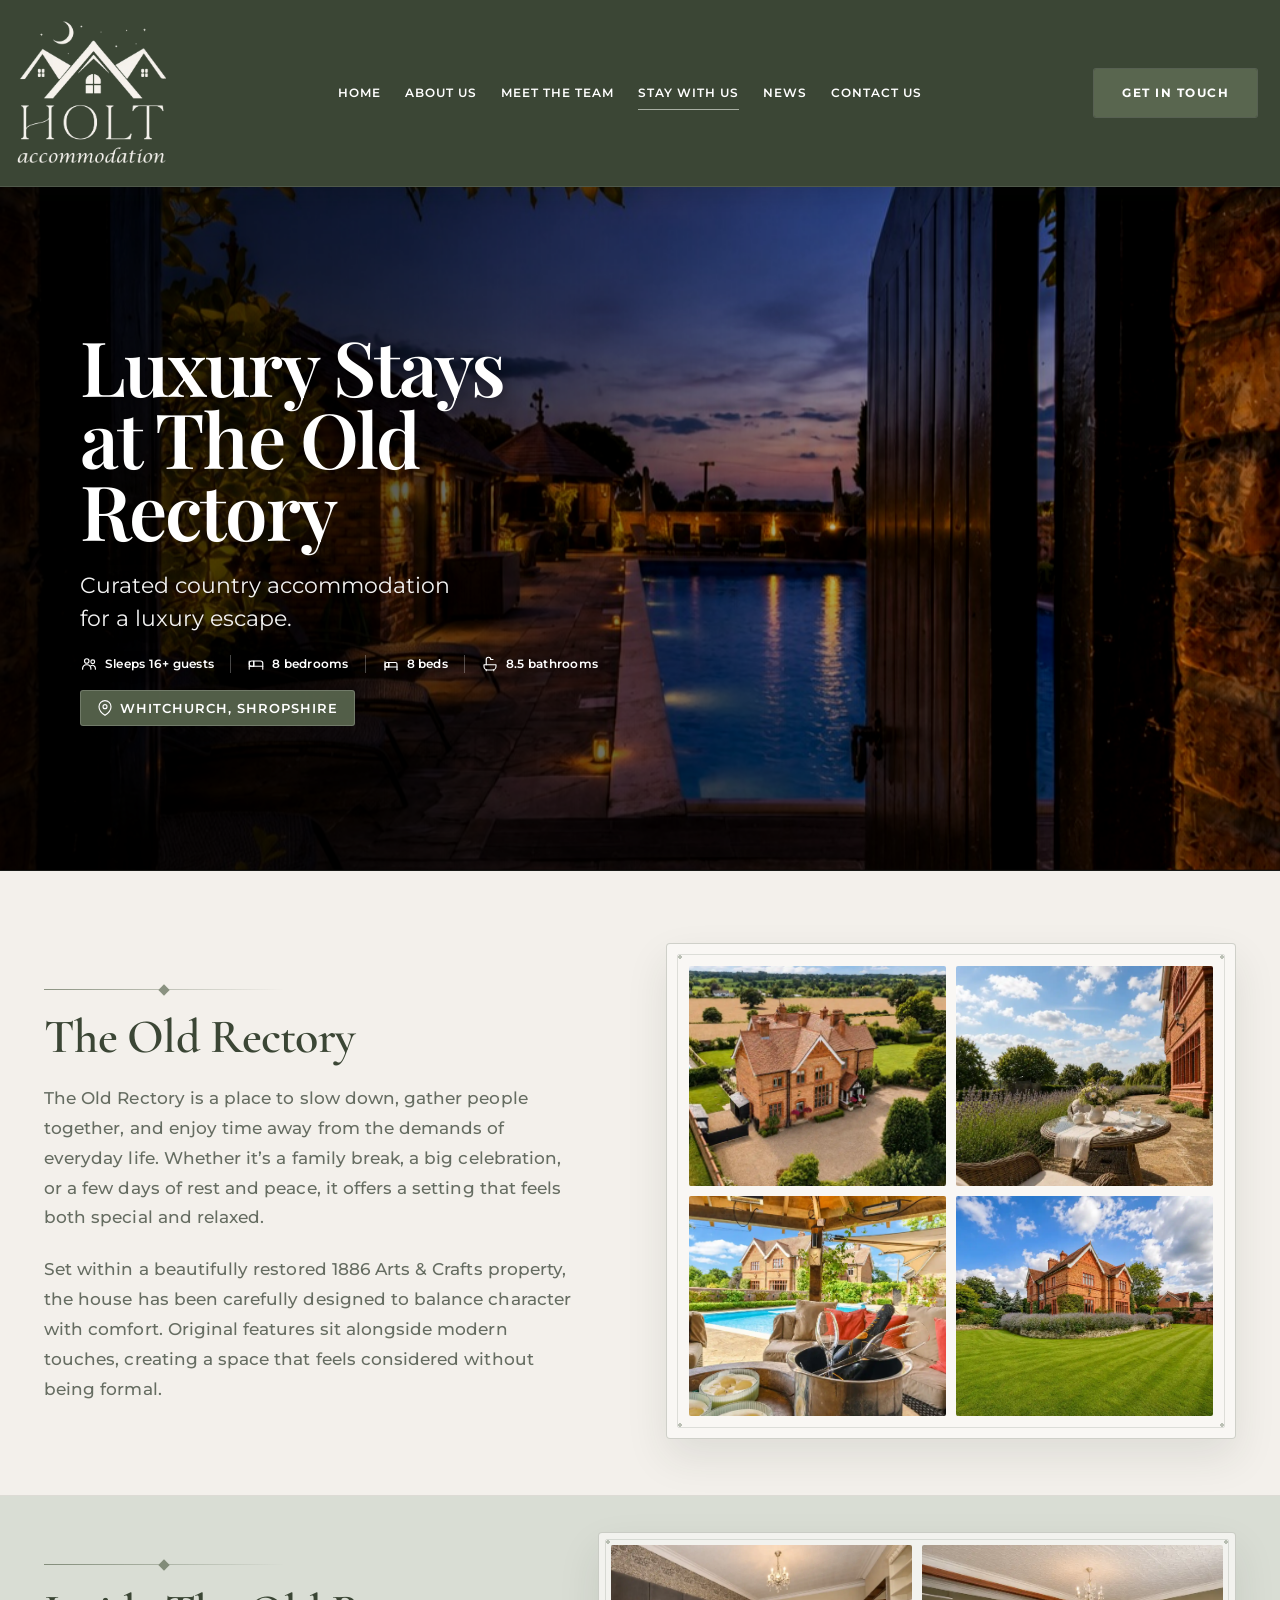
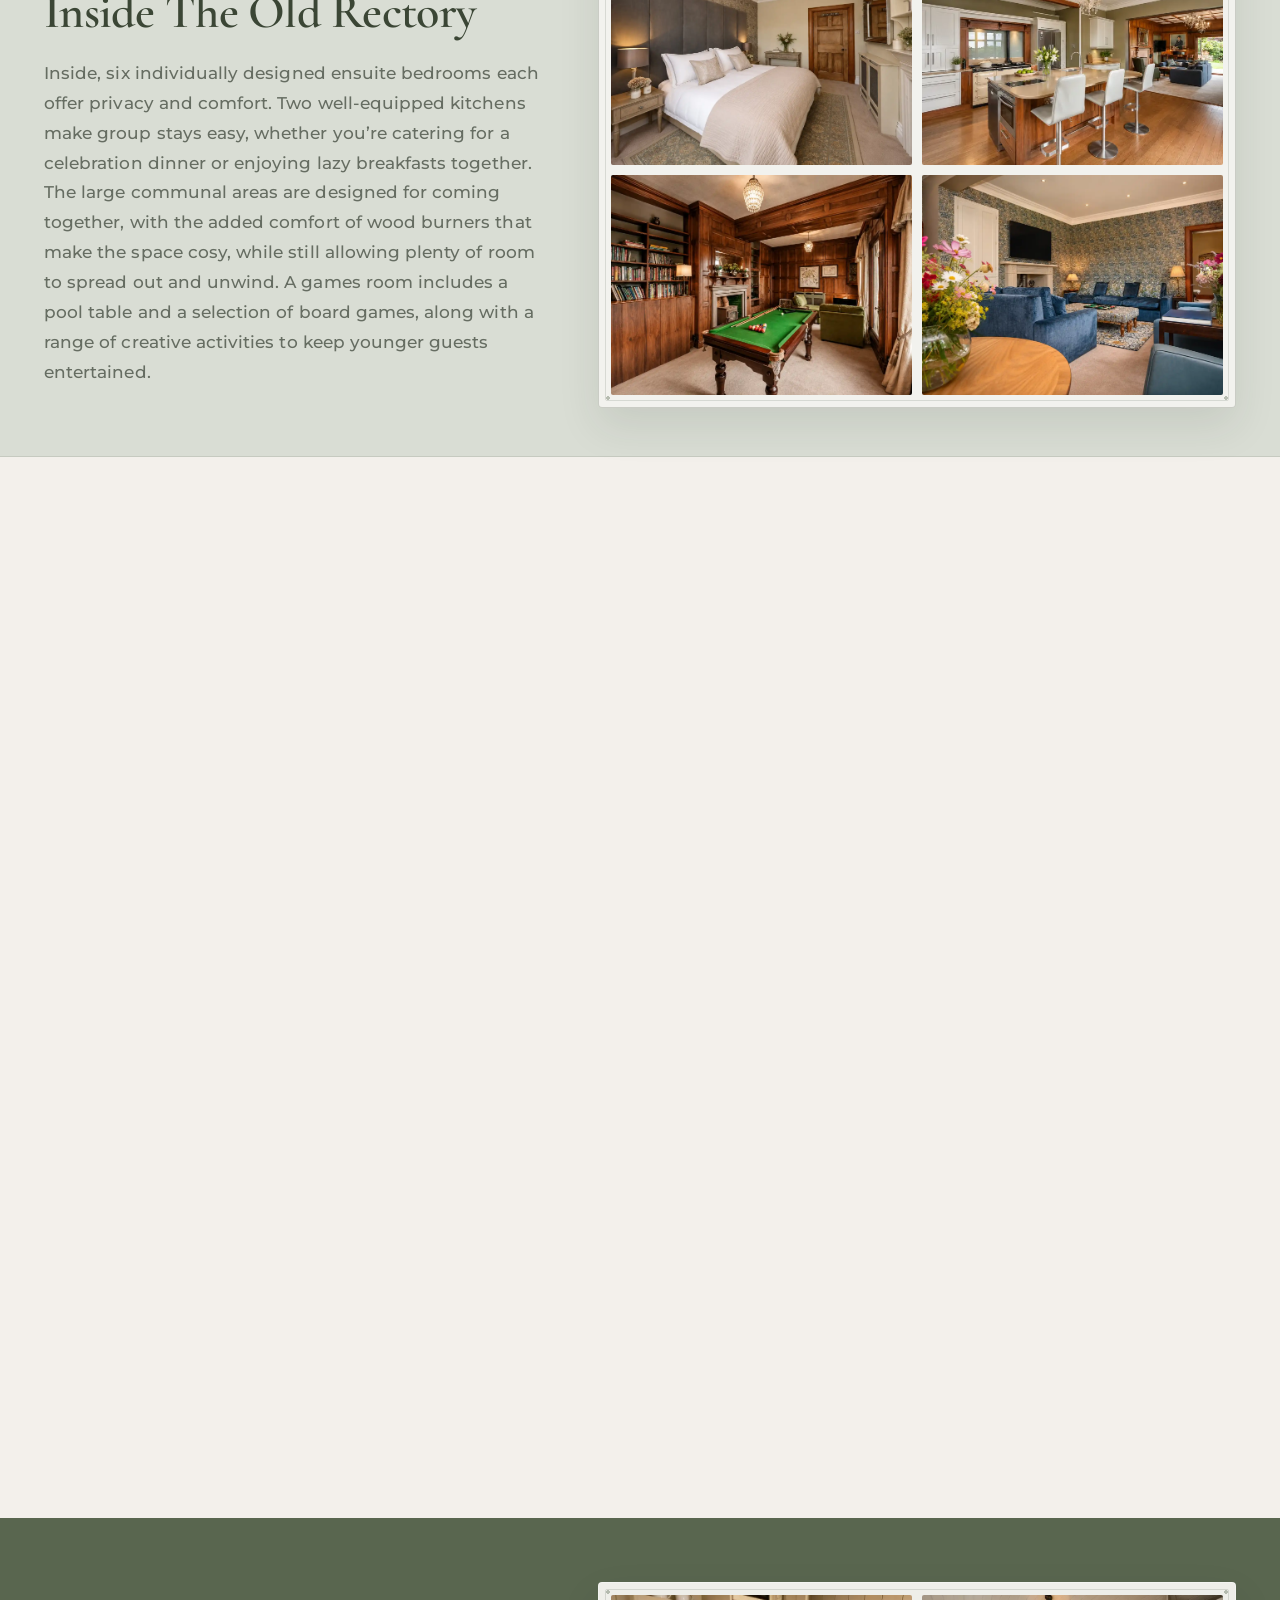
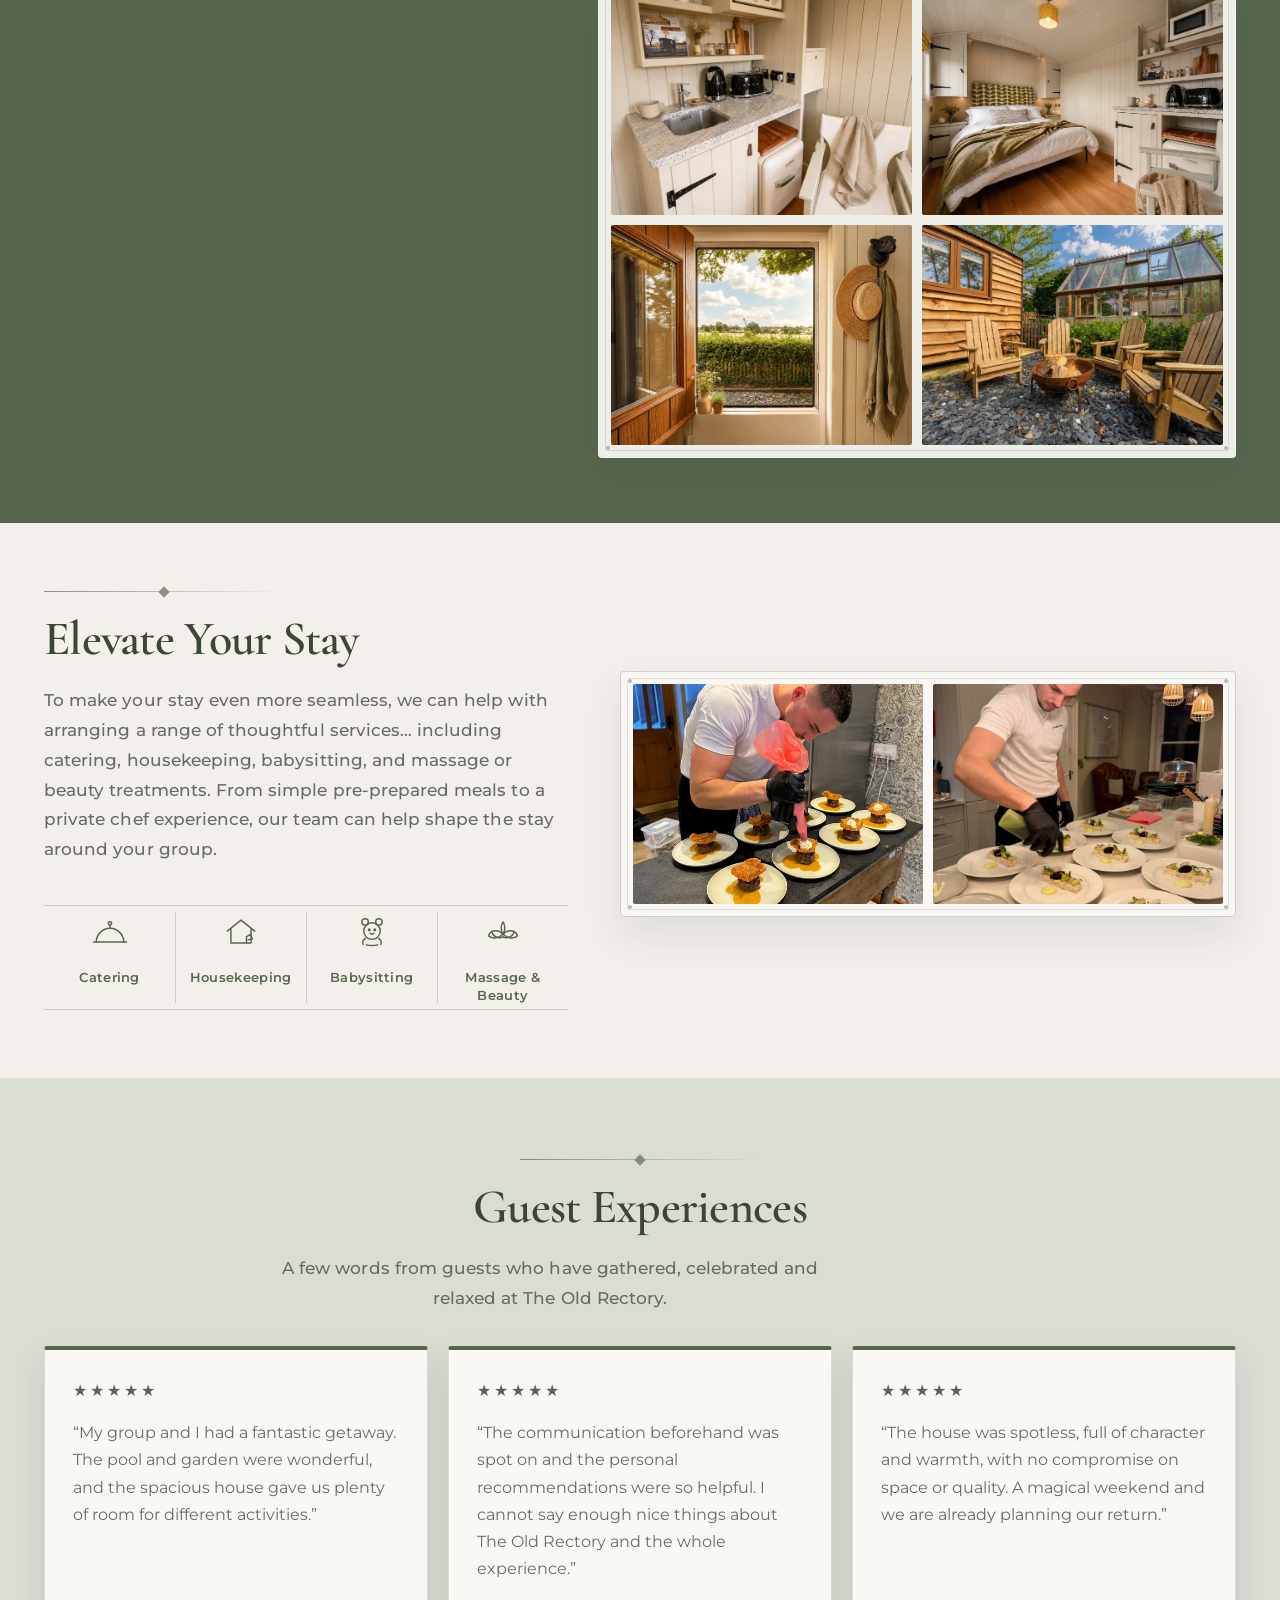
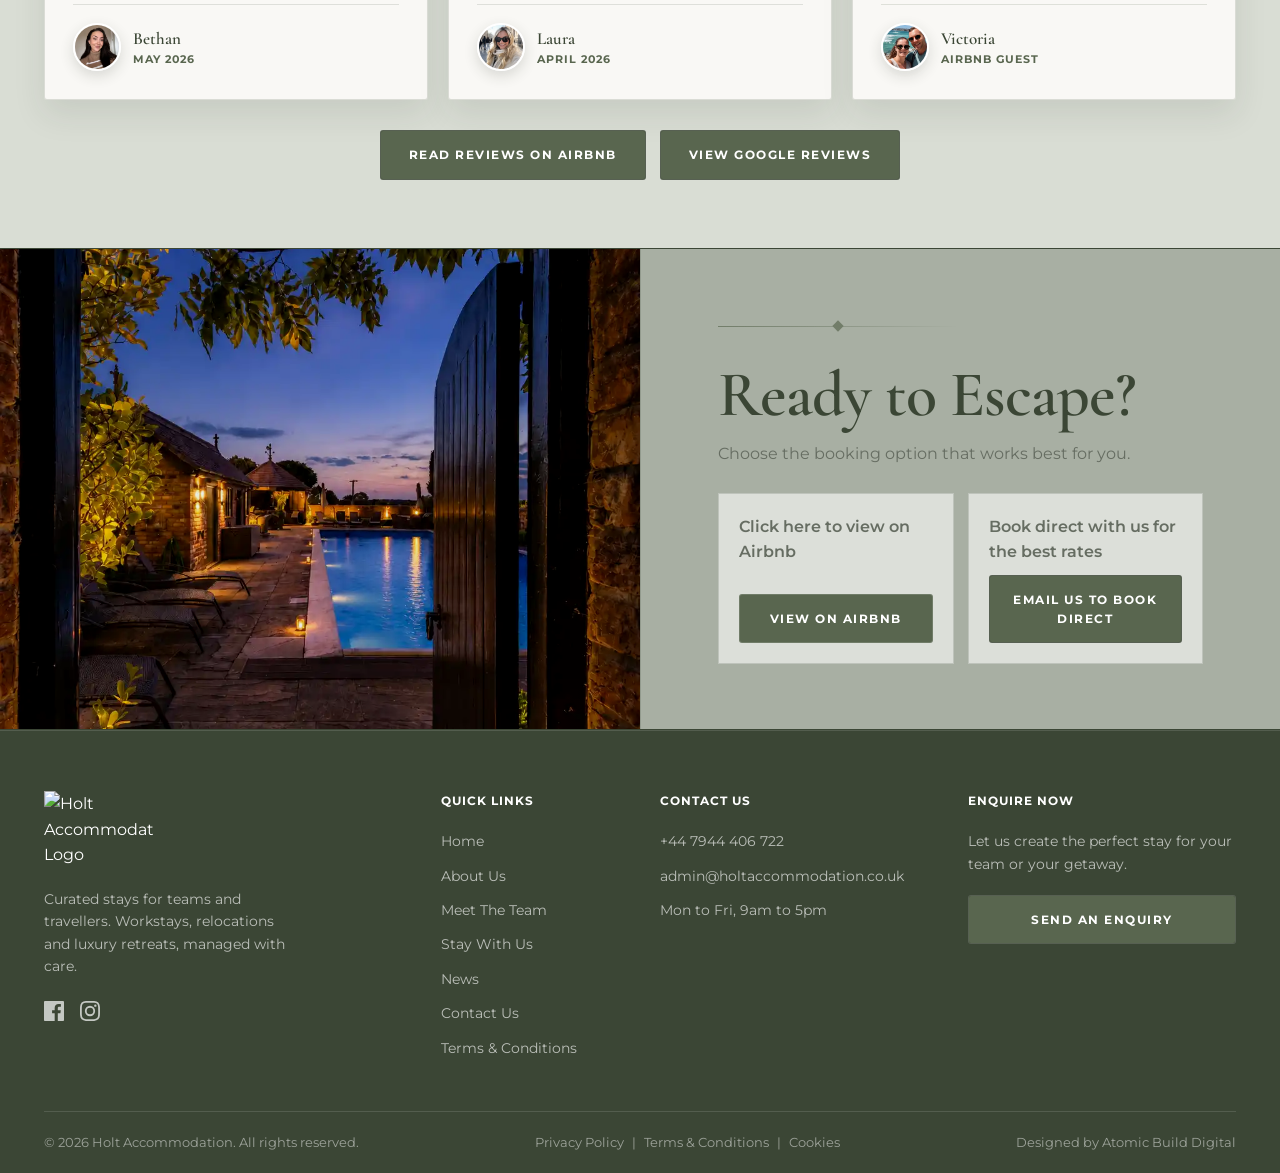
==== luxury-retreat.html @ 55a30c3c "Add files via upload" ====
<!DOCTYPE html>
<html lang="en">
<head>
    <meta charset="UTF-8">
    <meta name="viewport" content="width=device-width, initial-scale=1.0">
    <meta name="theme-color" content="#3b4635">
    <title>The Old Rectory | Holt Accommodation</title>
    <link rel="preconnect" href="https://fonts.googleapis.com">
    <link rel="preconnect" href="https://fonts.gstatic.com" crossorigin>
    <link href="https://fonts.googleapis.com/css2?family=Cormorant+Garamond:ital,wght@0,500;0,600;0,700;1,500;1,600&family=Montserrat:wght@400;500;600;700&family=Playfair+Display:ital,wght@0,500;0,600;0,700;1,500;1,600&display=swap" rel="stylesheet">
    <link rel="preload" as="image" href="assets/images/End%20Image%20V1.webp" type="image/webp" fetchpriority="high">
    <link rel="stylesheet" href="styles.css">
</head>
<body class="luxury-retreat-page rectory-reference-theme">

    <header id="header" class="header staywithus-header">
        <div class="container header-container">
            <a href="index.html" class="logo">
                <img src="assets/images/logov1.webp" alt="Holt Accommodation Logo">
            </a>

            <nav class="nav-menu" id="navMenu">
                <ul class="nav-list">
                    <li><a href="index.html" class="nav-link">Home</a></li>
                    <li><a href="aboutus.html" class="nav-link">About Us</a></li>
                    <li><a href="meettheteam.html" class="nav-link">Meet The Team</a></li>
                    <li class="nav-item-dropdown">
                        <a href="staywithus.html" class="nav-link active" aria-haspopup="true" aria-expanded="false">Stay With Us</a>
                        <ul class="nav-dropdown">
                            <li><a href="corporatestays.html" class="nav-dropdown-link">Corporate Stays</a></li>
                            <li><a href="home4home.html" class="nav-dropdown-link">Home From Home</a></li>
                            <li><a href="luxury-retreat.html" class="nav-dropdown-link">The Old Rectory</a></li>
                        </ul>
                    </li>
                    <li><a href="news.html" class="nav-link">News</a></li>
                    <li><a href="contactus.html" class="nav-link">Contact Us</a></li>
                </ul>
                <a href="contactus.html" class="btn btn-olive mobile-enquire btn-pan-hover"><span>Get In Touch</span></a>
            </nav>

            <div class="header-right">
                <a href="contactus.html" class="btn btn-olive desktop-enquire btn-pan-hover"><span>Get In Touch</span></a>
                <button class="hamburger staywithus-hamburger" id="hamburger" aria-label="Toggle Menu" aria-expanded="false" aria-controls="navMenu">
                    <span></span>
                    <span></span>
                    <span></span>
                </button>
            </div>
        </div>
    </header>

    <main>

        <!-- ============================================================
             HERO
             ============================================================ -->
        <section class="oldrectory-hero">
            <div class="oldrectory-hero-bg-wrapper">
                <img
                    src="assets/images/endimage.jpeg"
                    onerror="if (!this.dataset.filenameRetry) { this.dataset.filenameRetry='true'; this.src='assets/images/End%20Image%20v1.webp'; } else { this.onerror=null; this.src='assets/images/GCG-15.jpg'; }"
                    alt="Aerial view of The Old Rectory luxury countryside property"
                    class="oldrectory-hero-bg"
                    loading="eager"
                    fetchpriority="high"
                    decoding="async">
            </div>
            <div class="oldrectory-hero-overlay"></div>

            <div class="container oldrectory-hero-container">
                <div class="oldrectory-hero-content fade-in">
                    <h1 class="oldrectory-hero-title">Luxury Stays<br>at The Old Rectory</h1>
                    <p class="oldrectory-hero-sub">Curated country accommodation<br>for a luxury escape.</p>

                    <div class="oldrectory-hero-facts" aria-label="Property details">
                        <span class="oldrectory-hero-fact">
                            <svg viewBox="0 0 24 24" aria-hidden="true"><circle cx="9" cy="8" r="3"></circle><circle cx="17" cy="9" r="2.5"></circle><path d="M3.5 19v-1.2A4.8 4.8 0 0 1 8.3 13h1.4a4.8 4.8 0 0 1 4.8 4.8V19"></path><path d="M14.5 14.2a4 4 0 0 1 6 3.5V19"></path></svg>
                            <span>Sleeps 16+ guests</span>
                        </span>
                        <span class="oldrectory-hero-fact">
                            <svg viewBox="0 0 24 24" aria-hidden="true"><path d="M3 19V8"></path><path d="M21 19V11a3 3 0 0 0-3-3H9v7"></path><path d="M3 15h18"></path><path d="M6 8h3v7H6a3 3 0 0 1-3-3v-1a3 3 0 0 1 3-3Z"></path></svg>
                            <span>8 bedrooms</span>
                        </span>
                        <span class="oldrectory-hero-fact">
                            <svg viewBox="0 0 24 24" aria-hidden="true"><path d="M4 19V9"></path><path d="M20 19v-7a2 2 0 0 0-2-2H9v6"></path><path d="M4 16h16"></path><path d="M7 10h2v6H7a3 3 0 0 1-3-3 3 3 0 0 1 3-3Z"></path><path d="M4 19v1M20 19v1"></path></svg>
                            <span>8 beds</span>
                        </span>
                        <span class="oldrectory-hero-fact">
                            <svg viewBox="0 0 24 24" aria-hidden="true"><path d="M4 13h16v2a5 5 0 0 1-5 5H9a5 5 0 0 1-5-5v-2Z"></path><path d="M7 13V6a3 3 0 0 1 6 0"></path><path d="M13 6h3"></path><path d="M7 20v1M17 20v1"></path></svg>
                            <span>8.5 bathrooms</span>
                        </span>
                    </div>

                    <a class="oldrectory-hero-location" href="https://share.google/iO5EPTiJwtNE2rDHw" target="_blank" rel="noopener noreferrer" aria-label="Open The Old Rectory location in Google Maps">
                        <svg viewBox="0 0 24 24" width="16" height="16" fill="none" stroke="currentColor" stroke-width="1.7" stroke-linecap="round" stroke-linejoin="round" aria-hidden="true"><path d="M21 10c0 7-9 13-9 13s-9-6-9-13a9 9 0 0 1 18 0z"></path><circle cx="12" cy="10" r="3"></circle></svg>
                        <span>Whitchurch, Shropshire</span>
                    </a>
                </div>
            </div>
        </section>

        <!-- ============================================================
             INTRO
             ============================================================ -->
        <section class="oldrectory-intro">
            <div class="container oldrectory-intro-grid">

                <!-- LEFT: editorial text -->
                <div class="oldrectory-intro-text js-reveal stagger-1">
                    
                    <span class="oldrectory-rule" aria-hidden="true"></span>

                    <h2 class="oldrectory-heading">The Old Rectory</h2>

                    <p class="oldrectory-paragraph">The Old Rectory is a place to slow down, gather people together, and enjoy time away from the demands of everyday life. Whether it&rsquo;s a family break, a big celebration, or a few days of rest and peace, it offers a setting that feels both special and relaxed.</p>

                    <p class="oldrectory-paragraph">Set within a beautifully restored 1886 Arts &amp; Crafts property, the house has been carefully designed to balance character with comfort. Original features sit alongside modern touches, creating a space that feels considered without being formal.</p>
                </div>

                <!-- RIGHT: framed image slider -->
                <div class="oldrectory-intro-media js-reveal stagger-2">
                    <div class="oldrectory-frame">
                        <div class="oldrectory-gallery">
                            <!-- Replace these three image paths with the final Old Rectory images when ready. -->
                            <img
                                src="assets/images/Old.webp"
                                onerror="this.onerror=null;this.src='assets/images/GCG-15.jpg';"
                                alt="The Old Rectory exterior and grounds"
                                class="oldrectory-gallery-slide is-active">
                            <img
                                src="assets/images/Oldv2.webp"
                                onerror="this.onerror=null;this.src='assets/images/GCG-36.jpg';"
                                alt="The Old Rectory gardens and pool"
                                class="oldrectory-gallery-slide">
                            <img
                                src="assets/images/Oldv3.webp"
                                onerror="this.onerror=null;this.src='assets/images/GCG-7.jpg';"
                                alt="The Old Rectory interior detail"
                                class="oldrectory-gallery-slide">
                            <img
                                src="assets/images/Outside Ole Rec V1.webp"
                                onerror="this.onerror=null;this.src='assets/images/old-rectory.jpeg';"
                                alt="Portrait view of The Old Rectory"
                                class="oldrectory-gallery-slide">
                        </div>
                    </div>
                </div>

            </div>
        </section>



        <!-- ============================================================
             GUEST EXPERIENCES
             ============================================================ -->
        

        <!-- ============================================================
             INSIDE OLD RECTORY
             (sits below Guest Experiences with a modest breathing gap)
             ============================================================ -->
        <section class="oldrectory-inside js-reveal" aria-labelledby="oldrectory-inside-title">
            <div class="container oldrectory-inside-grid">

                <!-- LEFT: editorial text -->
                <div class="oldrectory-inside-content js-reveal stagger-1">
                    <span class="oldrectory-rule" aria-hidden="true"></span>
                    <h2 id="oldrectory-inside-title" class="oldrectory-heading">Inside The Old Rectory</h2>
                    <p class="oldrectory-paragraph">Inside, six individually designed ensuite bedrooms each offer privacy and comfort. Two well-equipped kitchens make group stays easy, whether you&rsquo;re catering for a celebration dinner or enjoying lazy breakfasts together. The large communal areas are designed for coming together, with the added comfort of wood burners that make the space cosy, while still allowing plenty of room to spread out and unwind. A games room includes a pool table and a selection of board games, along with a range of creative activities to keep younger guests entertained.</p>
                </div>

                <!-- RIGHT: framed rotating image gallery -->
                <div class="oldrectory-inside-media js-reveal stagger-2">
                    <div class="oldrectory-frame">
                        <div class="oldrectory-inside-gallery">
                            <!-- ============================================================
                                 REPLACEMENT PLACEHOLDERS
                                 Replace these four image paths with the final Inside Old
                                 Rectory photos when ready. Each has a safe onerror fallback
                                 to an existing project image so the layout never breaks.
                                 ============================================================ -->
                            <img
                                src="assets/images/inside-old-rectory/bedroom1-old.webp"
                                onerror="this.onerror=null;this.src='assets/images/guest-experiences/kitchen-old-rectory.jpeg';"
                                alt="One of the two well-equipped kitchens inside The Old Rectory"
                                class="oldrectory-inside-slide">
                            <img
                                src="assets/images/Aga Kitchen.webp"
                                onerror="this.onerror=null;this.src='assets/images/old-rectory-fireplace.jpeg';"
                                alt="A cosy communal living area with a wood burner inside The Old Rectory"
                                class="oldrectory-inside-slide">
                            <img
                                src="assets/images/inside-old-rectory/pooltabe.webp"
                                onerror="this.onerror=null;this.src='assets/images/GCG-15.jpg';"
                                alt="One of the six individually designed ensuite bedrooms at The Old Rectory"
                                class="oldrectory-inside-slide">
                            <img
                                src="assets/images/inside-old-rectory/loungearea.webp"
                                onerror="this.onerror=null;this.src='assets/images/GCG-7.jpg';"
                                alt="The games room with a pool table and activities for younger guests at The Old Rectory"
                                class="oldrectory-inside-slide">
</div>
                    </div>
                </div>

            </div>
        </section>

<!-- ============================================================
             STEP OUTSIDE — full-width cinematic image banner
             Sits after Inside The Old Rectory, before the Outside section.
             ============================================================ -->
        <section class="oldrectory-step-outside oldrectory-step-outside--image-only js-reveal" aria-label="The grounds of The Old Rectory">
            <img src="assets/images/Step Outside 01.webp" onerror="this.onerror=null;this.src='assets/images/old-rectory.jpeg';" alt="The landscaped grounds and outdoor entertaining area at The Old Rectory" class="oldrectory-step-outside-bg">
        </section>

        <!-- ============================================================
             OUTSIDE OLD RECTORY
             Two-column editorial section: framed rotating gallery (left)
             + editorial text (right). Mirrors the Inside Old Rectory style.
             ============================================================ -->
        <section class="oldrectory-outside js-reveal" aria-labelledby="oldrectory-outside-title">
            <div class="container oldrectory-outside-grid">

                <!-- LEFT: framed rotating image gallery -->
                <div class="oldrectory-outside-media js-reveal stagger-1">
                    <div class="oldrectory-frame">
                        <div class="oldrectory-outside-gallery">
                            <!-- ============================================================
                                 REPLACEMENT PLACEHOLDERS
                                 Replace these four image paths with the final Outside Old
                                 Rectory photos when ready. Each has a safe onerror fallback
                                 to an existing project image so the layout never breaks.
                                 ============================================================ -->
                            <img
                                src="assets/images/Pool v2.webp"
                                onerror="this.onerror=null;this.src='assets/images/GCG-15.jpg';"
                                alt="The heated outdoor salt-water pool and sun deck at The Old Rectory"
                                class="oldrectory-outside-slide">
                            <img
                                src="assets/images/Outside Ole Rec V1.webp"
                                onerror="this.onerror=null;this.src='assets/images/GCG-36.jpg';"
                                alt="Landscaped cottage gardens and lawns in the grounds of The Old Rectory"
                                class="oldrectory-outside-slide">
                            <img
                                src="assets/images/Out V22.webp"
                                onerror="this.onerror=null;this.src='assets/images/GCG-7.jpg';"
                                alt="An outdoor gathering and dining space surrounded by mature trees"
                                class="oldrectory-outside-slide">
                            <img
                                src="assets/images/Step Outside 01.webp"
                                onerror="this.onerror=null;this.src='assets/images/old-rectory.jpeg';"
                                alt="A calm, private corner of the grounds for relaxing on a summer evening"
                                class="oldrectory-outside-slide">
                        </div>
                    </div>
                </div>

                <!-- RIGHT: editorial text -->
                <div class="oldrectory-outside-content js-reveal stagger-2">
                    <span class="oldrectory-rule" aria-hidden="true"></span>
                    <h2 id="oldrectory-outside-title" class="oldrectory-heading">Outside The Old Rectory</h2>
                    <p class="oldrectory-paragraph">Outside, the grounds are designed for enjoyment throughout the seasons. A 17m heated pool sits at the heart of the outdoor space, complemented by a hot tub. An outdoor bar and multiple seating areas create a natural setting for long evenings, casual drinks and time spent outdoors without needing to go anywhere.</p>
                    <p class="oldrectory-paragraph">A BBQ, pizza oven, table tennis, outdoor lawn games and a trampoline are available for guests, together with plentiful on-site parking. The property is also dog friendly, with an underfloor-heated indoor/outdoor dog run and a fully fenced garden.</p>
                </div>

            </div>
        </section>

        <!-- ============================================================
             SHEPHERD HUTS
             Positioned after Outside The Old Rectory as part of the
             wider grounds and accommodation story.
             ============================================================ -->
        <section class="oldrectory-shepherd-huts js-reveal" aria-labelledby="oldrectory-shepherd-huts-title">
            <div class="container oldrectory-shepherd-huts-grid">

                <!-- LEFT: editorial text -->
                <div class="oldrectory-shepherd-huts-content js-reveal stagger-1">
                    <span class="oldrectory-rule" aria-hidden="true"></span>
                    <span class="oldrectory-shepherd-huts-kicker">Within the grounds</span>
                    <h2 id="oldrectory-shepherd-huts-title" class="oldrectory-heading">Shepherd Huts</h2>
                    <p class="oldrectory-paragraph">Two heated shepherd’s huts also sit within the grounds, each offering a private, self-contained space for those who want a little more quiet and separation from the main house. A shared bathroom is located approximately 50 metres away, with dry robes provided for added comfort.</p>
                </div>

                <!-- RIGHT: framed shepherd huts image gallery -->
                <div class="oldrectory-shepherd-huts-media js-reveal stagger-2">
                    <div class="oldrectory-frame">
                        <div class="oldrectory-shepherd-huts-gallery">
                            <!-- Replace these four image paths with the final Shepherd Huts images when ready. -->
                            <img
                                src="assets/images/Shepherds Hut 1.webp"
                                onerror="this.onerror=null;this.src='assets/images/outside-old-rectory/outside-one.jpeg';"
                                alt="Shepherd hut accommodation within the grounds of The Old Rectory"
                                class="oldrectory-shepherd-huts-slide">
                            <img
                                src="assets/images/Sherped2.webp"
                                onerror="this.onerror=null;this.src='assets/images/outside-old-rectory/outside-two.jpeg';"
                                alt="Cosy shepherd hut feature at The Old Rectory"
                                class="oldrectory-shepherd-huts-slide">
                            <img
                                src="assets/images/fcc87ced-fdf3-46a9-810b-253d6b9b42acV2.webp"
                                onerror="this.onerror=null;this.src='assets/images/outside-old-rectory/outside-three.jpeg';"
                                alt="Shepherd hut set within the peaceful Old Rectory grounds"
                                class="oldrectory-shepherd-huts-slide">
                            <img
                                src="assets/images/sherphed1.webp"
                                onerror="this.onerror=null;this.src='assets/images/old-rectory.jpeg';"
                                alt="Another shepherd hut view within the Old Rectory grounds"
                                class="oldrectory-shepherd-huts-slide">
                        </div>
                    </div>
                </div>

            </div>
        </section>

        <!-- ============================================================
             ELEVATE YOUR STAY
             Two-column editorial section beneath the Shepherd Huts feature.
             Editorial text + bespoke service icons (left) and a two-image
             framed slideshow (right). Reuses .oldrectory-rule /
             .oldrectory-heading / .oldrectory-paragraph / .oldrectory-frame
             so typography and framing stay consistent with the page.
             ============================================================ -->
        <section class="oldrectory-elevate js-reveal" aria-labelledby="oldrectory-elevate-title">
            <div class="container oldrectory-elevate-grid">

                <!-- LEFT: editorial text + bespoke service icons -->
                <div class="oldrectory-elevate-content js-reveal stagger-1">
                    <span class="oldrectory-rule" aria-hidden="true"></span>
                    <h2 id="oldrectory-elevate-title" class="oldrectory-heading">Elevate Your Stay</h2>
                    <p class="oldrectory-paragraph">To make your stay even more seamless, we can help with arranging a range of thoughtful services… including catering, housekeeping, babysitting, and massage or beauty treatments. From simple pre-prepared meals to a private chef experience, our team can help shape the stay around your group.</p>

                    <ul class="oldrectory-elevate-services" role="list">
                        <li class="oldrectory-elevate-service">
                            <span class="oldrectory-elevate-service-icon" aria-hidden="true">
                                <!-- Catering — serving cloche -->
                                <svg viewBox="0 0 48 48" fill="none" stroke="currentColor" stroke-width="1.6" stroke-linecap="round" stroke-linejoin="round" xmlns="http://www.w3.org/2000/svg">
                                    <path d="M6 35h36"/>
                                    <path d="M9 35a15 15 0 0 1 30 0"/>
                                    <path d="M24 20v-3"/>
                                    <circle cx="24" cy="14.5" r="1.8"/>
                                </svg>
                            </span>
                            <span class="oldrectory-elevate-service-label">Catering</span>
                        </li>

                        <li class="oldrectory-elevate-service">
                            <span class="oldrectory-elevate-service-icon" aria-hidden="true">
                                <!-- Housekeeping — house with broom -->
                                <svg viewBox="0 0 48 48" fill="none" stroke="currentColor" stroke-width="1.6" stroke-linecap="round" stroke-linejoin="round" xmlns="http://www.w3.org/2000/svg">
                                    <path d="M9 23 24 11l15 12"/>
                                    <path d="M13 21v15h22V21"/>
                                    <path d="M30 36v-7l4-2"/>
                                    <path d="M34 27l2.5 4.5-4.5 1"/>
                                </svg>
                            </span>
                            <span class="oldrectory-elevate-service-label">Housekeeping</span>
                        </li>

                        <li class="oldrectory-elevate-service">
                            <span class="oldrectory-elevate-service-icon" aria-hidden="true">
                                <!-- Babysitting — teddy bear -->
                                <svg viewBox="0 0 48 48" fill="none" stroke="currentColor" stroke-width="1.6" stroke-linecap="round" stroke-linejoin="round" xmlns="http://www.w3.org/2000/svg">
                                    <circle cx="16.5" cy="13" r="3.5"/>
                                    <circle cx="31.5" cy="13" r="3.5"/>
                                    <circle cx="24" cy="23" r="9"/>
                                    <circle cx="21" cy="21.5" r="0.9"/>
                                    <circle cx="27" cy="21.5" r="0.9"/>
                                    <path d="M22 25.5c1.3 1 2.7 1 4 0"/>
                                    <path d="M16.5 31c-2 1.7-3 4.5-2.3 6.5M31.5 31c2 1.7 3 4.5 2.3 6.5"/>
                                    <path d="M18 38c2.5 1 9.5 1 12 0"/>
                                </svg>
                            </span>
                            <span class="oldrectory-elevate-service-label">Babysitting</span>
                        </li>

                        <li class="oldrectory-elevate-service">
                            <span class="oldrectory-elevate-service-icon" aria-hidden="true">
                                <!-- Massage &amp; Beauty — lotus flower -->
                                <svg viewBox="0 0 48 48" fill="none" stroke="currentColor" stroke-width="1.6" stroke-linecap="round" stroke-linejoin="round" xmlns="http://www.w3.org/2000/svg">
                                    <path d="M24 13c2.6 3.6 2.6 9.4 0 13.5-2.6-4.1-2.6-9.9 0-13.5Z"/>
                                    <path d="M24 26.5c-3.2-3.6-8.2-4.6-12.2-3 1 5.1 6.1 8.1 12.2 6"/>
                                    <path d="M24 26.5c3.2-3.6 8.2-4.6 12.2-3-1 5.1-6.1 8.1-12.2 6"/>
                                    <path d="M11.8 23.5c-2 1-3.3 3-3.3 5.1 4.1 3 10.2 2.8 15.5-2.1M36.2 23.5c2 1 3.3 3 3.3 5.1-4.1 3-10.2 2.8-15.5-2.1"/>
                                </svg>
                            </span>
                            <span class="oldrectory-elevate-service-label">Massage &amp; Beauty</span>
                        </li>
                    </ul>
                </div>

                <!-- RIGHT: two-image framed slideshow -->
                <div class="oldrectory-elevate-media js-reveal stagger-2">
                    <div class="oldrectory-frame">
                        <div class="oldrectory-elevate-gallery">
                            <!-- Replace the second image path with the additional Elevate Your Stay image when ready. -->
                            <img
                                src="assets/images/elevate-your-stay/chefimage.webp"
                                onerror="this.onerror=null;this.src='assets/images/GCG-15.jpg';"
                                alt="A bespoke catered dining experience being plated at The Old Rectory"
                                class="oldrectory-elevate-slide">
                            <img
                                src="assets/images/caterer.webp"
                                onerror="this.onerror=null;this.src='assets/images/GCG-36.jpg';"
                                alt="A second elevated stay detail at The Old Rectory"
                                class="oldrectory-elevate-slide">
                        </div>
                    </div>
                </div>

            </div>
        </section>

        <section class="oldrectory-reviews-support js-reveal" aria-labelledby="oldrectory-reviews-title">
            <div class="container">
                <div class="oldrectory-reviews-header">
                    <span class="oldrectory-rule" aria-hidden="true"></span>
                    <h2 id="oldrectory-reviews-title" class="oldrectory-heading">Guest Experiences</h2>
                    <p class="oldrectory-paragraph">A few words from guests who have gathered, celebrated and relaxed at The Old Rectory.</p>
                </div>
                <div class="oldrectory-reviews-grid">
                    <article class="oldrectory-review-card">
                        <div class="oldrectory-review-stars" aria-label="5 out of 5 stars">★★★★★</div>
                        <p>“My group and I had a fantastic getaway. The pool and garden were wonderful, and the spacious house gave us plenty of room for different activities.”</p>
                        <div class="oldrectory-review-author">
                            <img src="assets/images/reviews/GuestReview1.webp" alt="Profile photo of Bethan" class="oldrectory-review-avatar" loading="lazy">
                            <div class="oldrectory-review-author-copy">
                                <strong>Bethan</strong>
                                <span>May 2026</span>
                            </div>
                        </div>
                    </article>
                    <article class="oldrectory-review-card">
                        <div class="oldrectory-review-stars" aria-label="5 out of 5 stars">★★★★★</div>
                        <p>“The communication beforehand was spot on and the personal recommendations were so helpful. I cannot say enough nice things about The Old Rectory and the whole experience.”</p>
                        <div class="oldrectory-review-author">
                            <img src="assets/images/reviews/GuestReview2.webp" alt="Profile photo of Laura" class="oldrectory-review-avatar" loading="lazy">
                            <div class="oldrectory-review-author-copy">
                                <strong>Laura</strong>
                                <span>April 2026</span>
                            </div>
                        </div>
                    </article>
                    <article class="oldrectory-review-card">
                        <div class="oldrectory-review-stars" aria-label="5 out of 5 stars">★★★★★</div>
                        <p>“The house was spotless, full of character and warmth, with no compromise on space or quality. A magical weekend and we are already planning our return.”</p>
                        <div class="oldrectory-review-author">
                            <img src="assets/images/reviews/Vic.webp" onerror="this.onerror=null;this.src='assets/images/reviews/GuestReview4.webp';" alt="Profile photo of Victoria" class="oldrectory-review-avatar" loading="lazy">
                            <div class="oldrectory-review-author-copy">
                                <strong>Victoria</strong>
                                <span>Airbnb guest</span>
                            </div>
                        </div>
                    </article>
                </div>
                <div class="oldrectory-review-links">
                    <a class="btn btn-olive btn-pan-hover" href="https://www.airbnb.co.uk/rooms/844637034900788827" target="_blank" rel="noopener noreferrer"><span>Read reviews on Airbnb</span></a>
                    <a class="btn btn-terracotta btn-pan-hover" href="https://www.google.com/search?q=Holt+Accommodation+Solutions+reviews" target="_blank" rel="noopener noreferrer"><span>View Google Reviews</span></a>
                </div>
            </div>
        </section>


        <!-- ============================================================
             INTERESTED IN STAYING? — BOOKING CTA
             Luxury split layout placed directly beneath Elevate Your Stay.
             Left: large lifestyle/property image cropped to fill its half.
             Right: warm cream content area with eyebrow, decorative divider,
             serif heading, body copy and a single Airbnb-style booking button.
             ============================================================ -->
        <section class="oldrectory-stay-cta js-reveal" aria-labelledby="oldrectory-stay-cta-title">
            <div class="oldrectory-stay-cta__image js-reveal stagger-1">
                <img src="assets/images/End%20Image%20V1.webp" onerror="if (!this.dataset.filenameRetry) { this.dataset.filenameRetry='true'; this.src='assets/images/End%20Image%20v1.webp'; } else { this.onerror=null; this.src='assets/images/GCG-15.jpg'; }" alt="The Old Rectory luxury property and grounds" loading="lazy" decoding="async">
            </div>
            <div class="oldrectory-stay-cta__content js-reveal stagger-2">
                <span class="oldrectory-rule" aria-hidden="true"></span>
                <h2 id="oldrectory-stay-cta-title">Ready to Escape?</h2>
                <p class="oldrectory-stay-cta__intro">Choose the booking option that works best for you.</p>
                <div class="oldrectory-booking-options">
                    <div class="oldrectory-booking-option">
                        <p>Click here to view on Airbnb</p>
                        <a class="btn oldrectory-airbnb-btn" href="https://www.airbnb.co.uk/rooms/844637034900788827" target="_blank" rel="noopener noreferrer">View on Airbnb</a>
                    </div>
                    <div class="oldrectory-booking-option">
                        <p>Book direct with us for the best rates</p>
                        <a class="btn btn-olive btn-pan-hover" href="mailto:admin@holtaccommodation.co.uk?subject=The%20Old%20Rectory%20Booking%20Enquiry"><span>Email us to book direct</span></a>
                    </div>
                </div>
            </div>
        </section>

    </main>

    <footer id="contact" class="footer bg-olive text-white js-reveal">
        <div class="container">
            <div class="footer-grid">
                <div class="footer-col">
                    <img src="assets/images/logo.png" alt="Holt Accommodation Logo" class="footer-logo">
                    <p class="footer-desc">Curated stays for teams and travellers. Workstays, relocations and luxury retreats, managed with care.</p>
                    <div class="social-links">
                        <a href="https://www.facebook.com/holtaccommodationsolutionsltd/" target="_blank" rel="noopener noreferrer" aria-label="Holt Accommodation on Facebook"><svg viewBox="0 0 24 24" width="20" height="20"><path fill="currentColor" d="M22.675 0H1.325C.593 0 0 .593 0 1.325v21.351C0 23.407.593 24 1.325 24H12.82v-9.294H9.692v-3.622h3.128V8.413c0-3.1 1.893-4.788 4.659-4.788 1.325 0 2.463.099 2.795.143v3.24l-1.918.001c-1.504 0-1.795.715-1.795 1.763v2.313h3.587l-.467 3.622h-3.12V24h6.116c.73 0 1.323-.593 1.323-1.325V1.325C24 .593 23.407 0 22.675 0z"/></svg></a>
                        <a href="https://www.instagram.com/holtaccommodationsolutionsltd/" target="_blank" rel="noopener noreferrer" aria-label="Holt Accommodation on Instagram"><svg viewBox="0 0 24 24" width="20" height="20"><path fill="currentColor" d="M12 2.163c3.204 0 3.584.012 4.85.07 3.252.148 4.771 1.691 4.919 4.919.058 1.265.069 1.645.069 4.849 0 3.205-.012 3.584-.069 4.849-.149 3.225-1.664 4.771-4.919 4.919-1.266.058-1.644.07-4.85.07-3.204 0-3.584-.012-4.849-.07-3.26-.149-4.771-1.699-4.919-4.92-.058-1.265-.07-1.644-.07-4.849 0-3.204.013-3.583.07-4.849.149-3.227 1.664-4.771 4.919-4.919 1.266-.057 1.645-.069 4.849-.069zM12 0C8.741 0 8.333.014 7.053.072 2.695.272.273 2.69.073 7.052.014 8.333 0 8.741 0 12c0 3.259.014 3.668.072 4.948.2 4.358 2.618 6.78 6.98 6.98C8.333 23.986 8.741 24 12 24c3.259 0 3.668-.014 4.948-.072 4.354-.2 6.782-2.618 6.979-6.98.059-1.28.073-1.689.073-4.948 0-3.259-.014-3.667-.072-4.947-.196-4.354-2.617-6.78-6.979-6.98C15.668.014 15.259 0 12 0zm0 5.838a6.162 6.162 0 100 12.324 6.162 6.162 0 000-12.324zM12 16a4 4 0 110-8 4 4 0 010 8zm6.406-11.845a1.44 1.44 0 100 2.881 1.44 1.44 0 000-2.881z"/></svg></a>
                    </div>
                </div>

                <div class="footer-col">
                    <h4 class="footer-heading">Quick Links</h4>
                    <ul class="footer-links">
                        <li><a href="index.html">Home</a></li>
                        <li><a href="aboutus.html">About Us</a></li>
                        <li><a href="meettheteam.html">Meet The Team</a></li>
                        <li><a href="staywithus.html">Stay With Us</a></li>
                        <li><a href="news.html">News</a></li>
                        <li><a href="contactus.html">Contact Us</a></li>
                        <li><a href="terms-and-conditions.html">Terms &amp; Conditions</a></li>
                    </ul>
                </div>

                <div class="footer-col">
                    <h4 class="footer-heading">Contact Us</h4>
                    <ul class="footer-contact">
                        <li>+44 7944 406 722</li>
                        <li>admin@holtaccommodation.co.uk</li>
                        <li>Mon to Fri, 9am to 5pm</li>
                    </ul>
                </div>

                <div class="footer-col" id="enquire">
                    <h4 class="footer-heading">Enquire Now</h4>
                    <p class="footer-text">Let us create the perfect stay for your team or your getaway.</p>
                    <a href="contactus.html" class="btn btn-terracotta btn-full footer-enquire-btn btn-pan-hover"><span>Send An Enquiry</span></a>
                </div>
            </div>

            <div class="footer-bottom">
                <p>&copy; 2026 Holt Accommodation. All rights reserved.</p>
                <p class="footer-legal">
                    <!-- TODO: link to real Privacy / Terms / Cookies pages once created -->
                    <a href="#">Privacy Policy</a> |
                    <a href="terms-and-conditions.html">Terms &amp; Conditions</a> |
                    <a href="#">Cookies</a>
                </p>
                <p>Designed by Atomic Build Digital</p>
            </div>
        </div>
    </footer>

    <script src="script.js"></script>
</body>
</html>
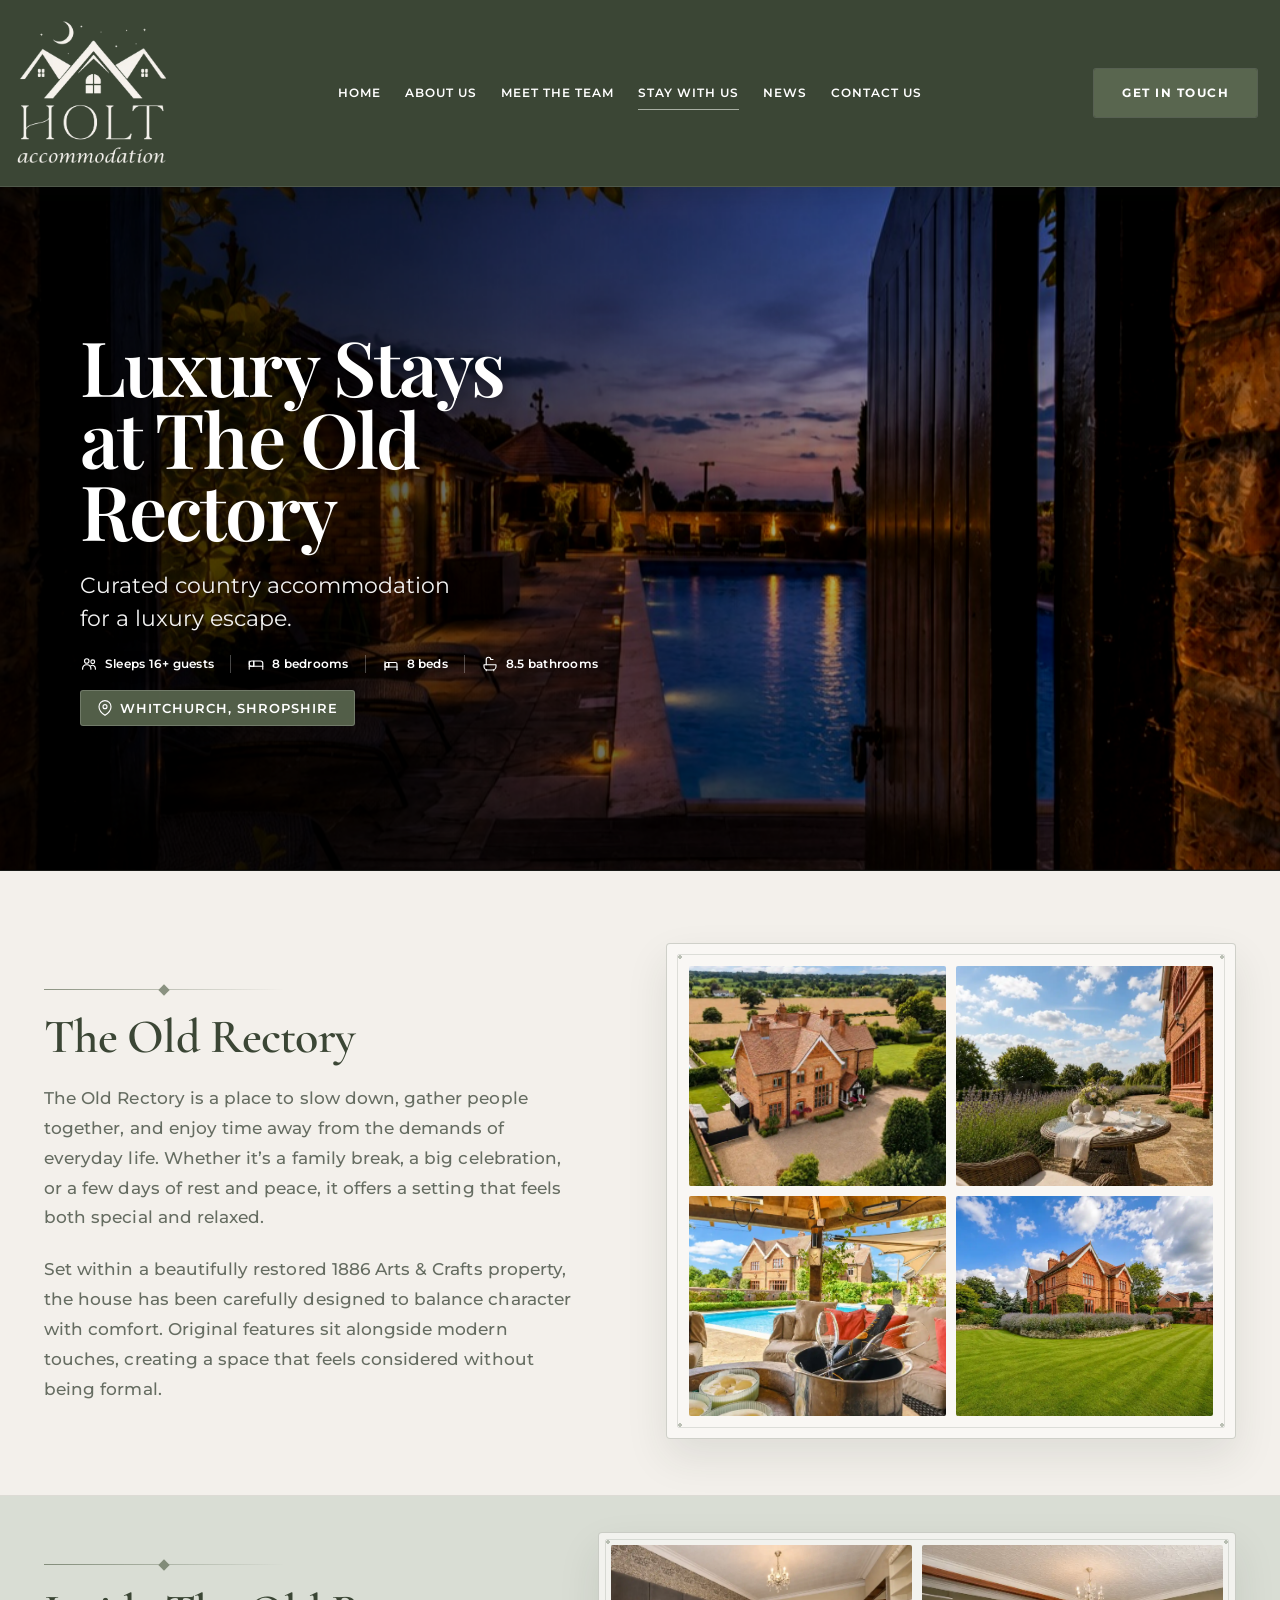
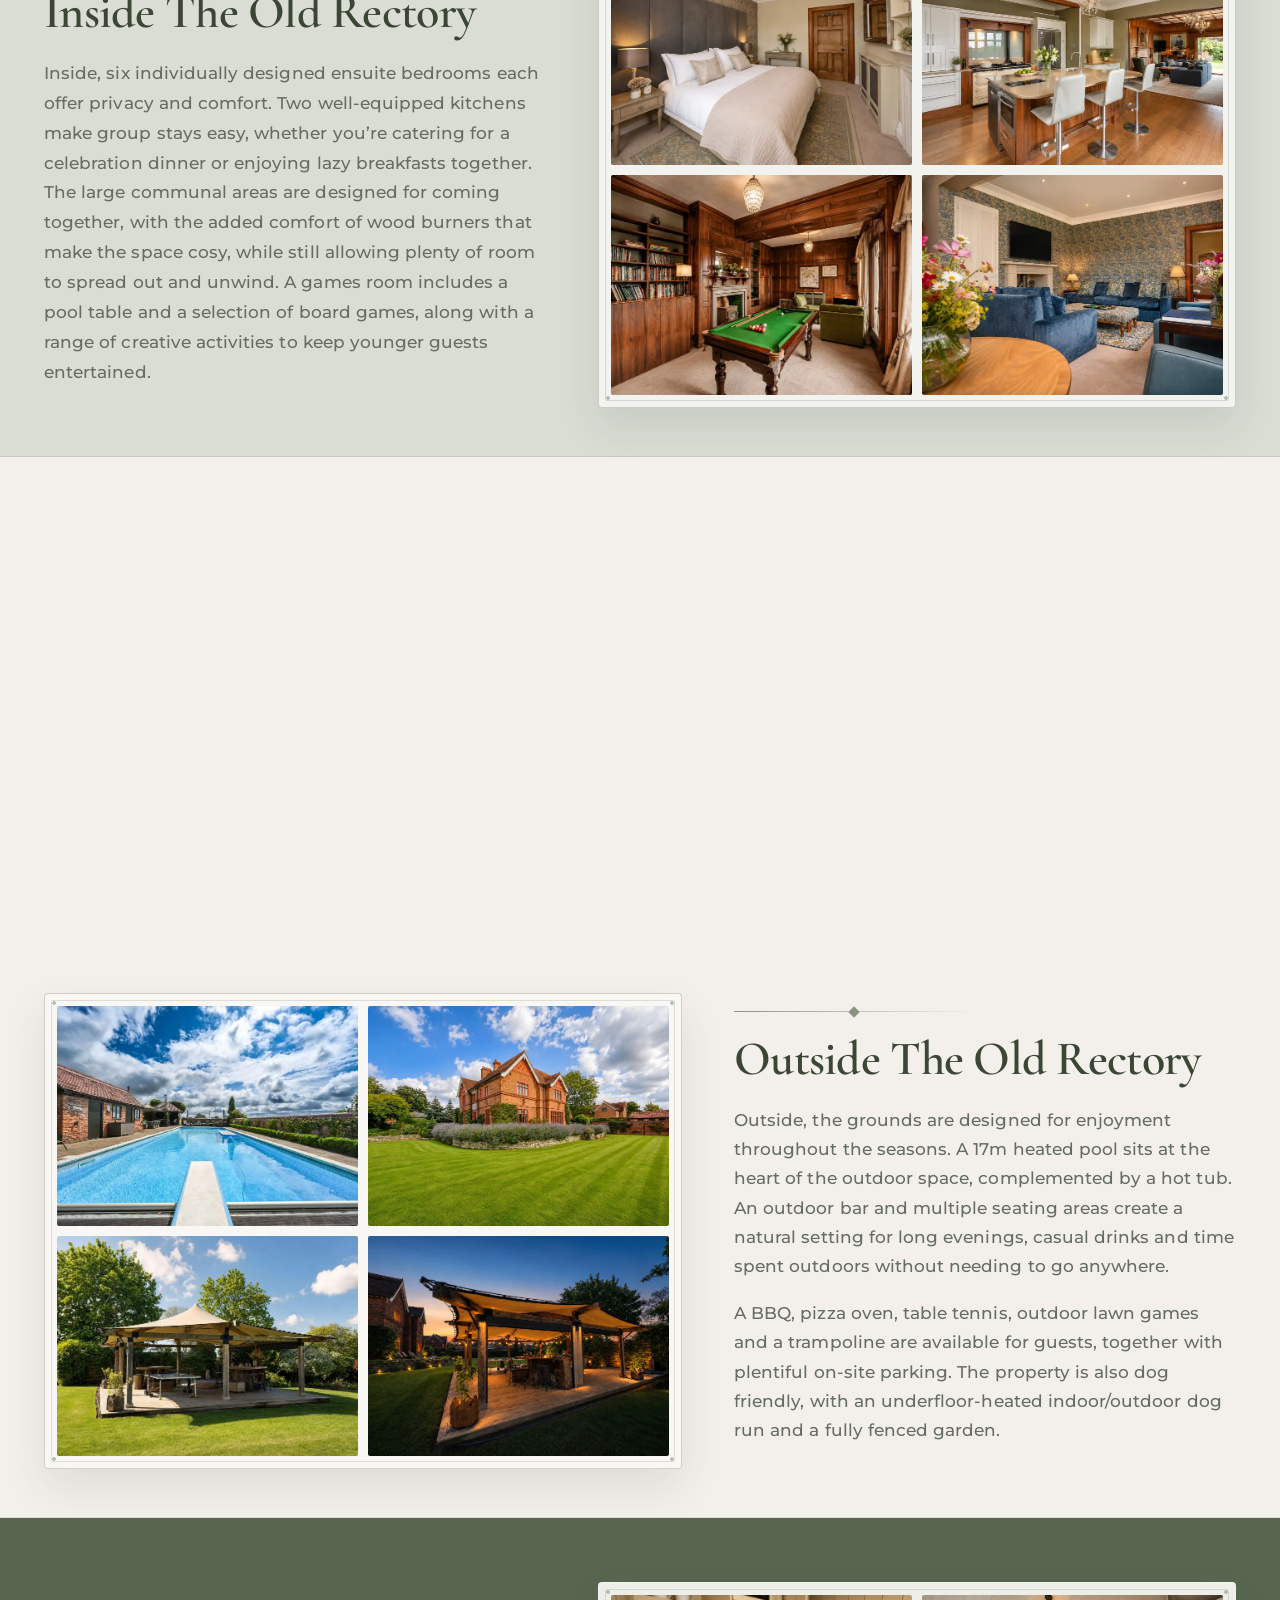
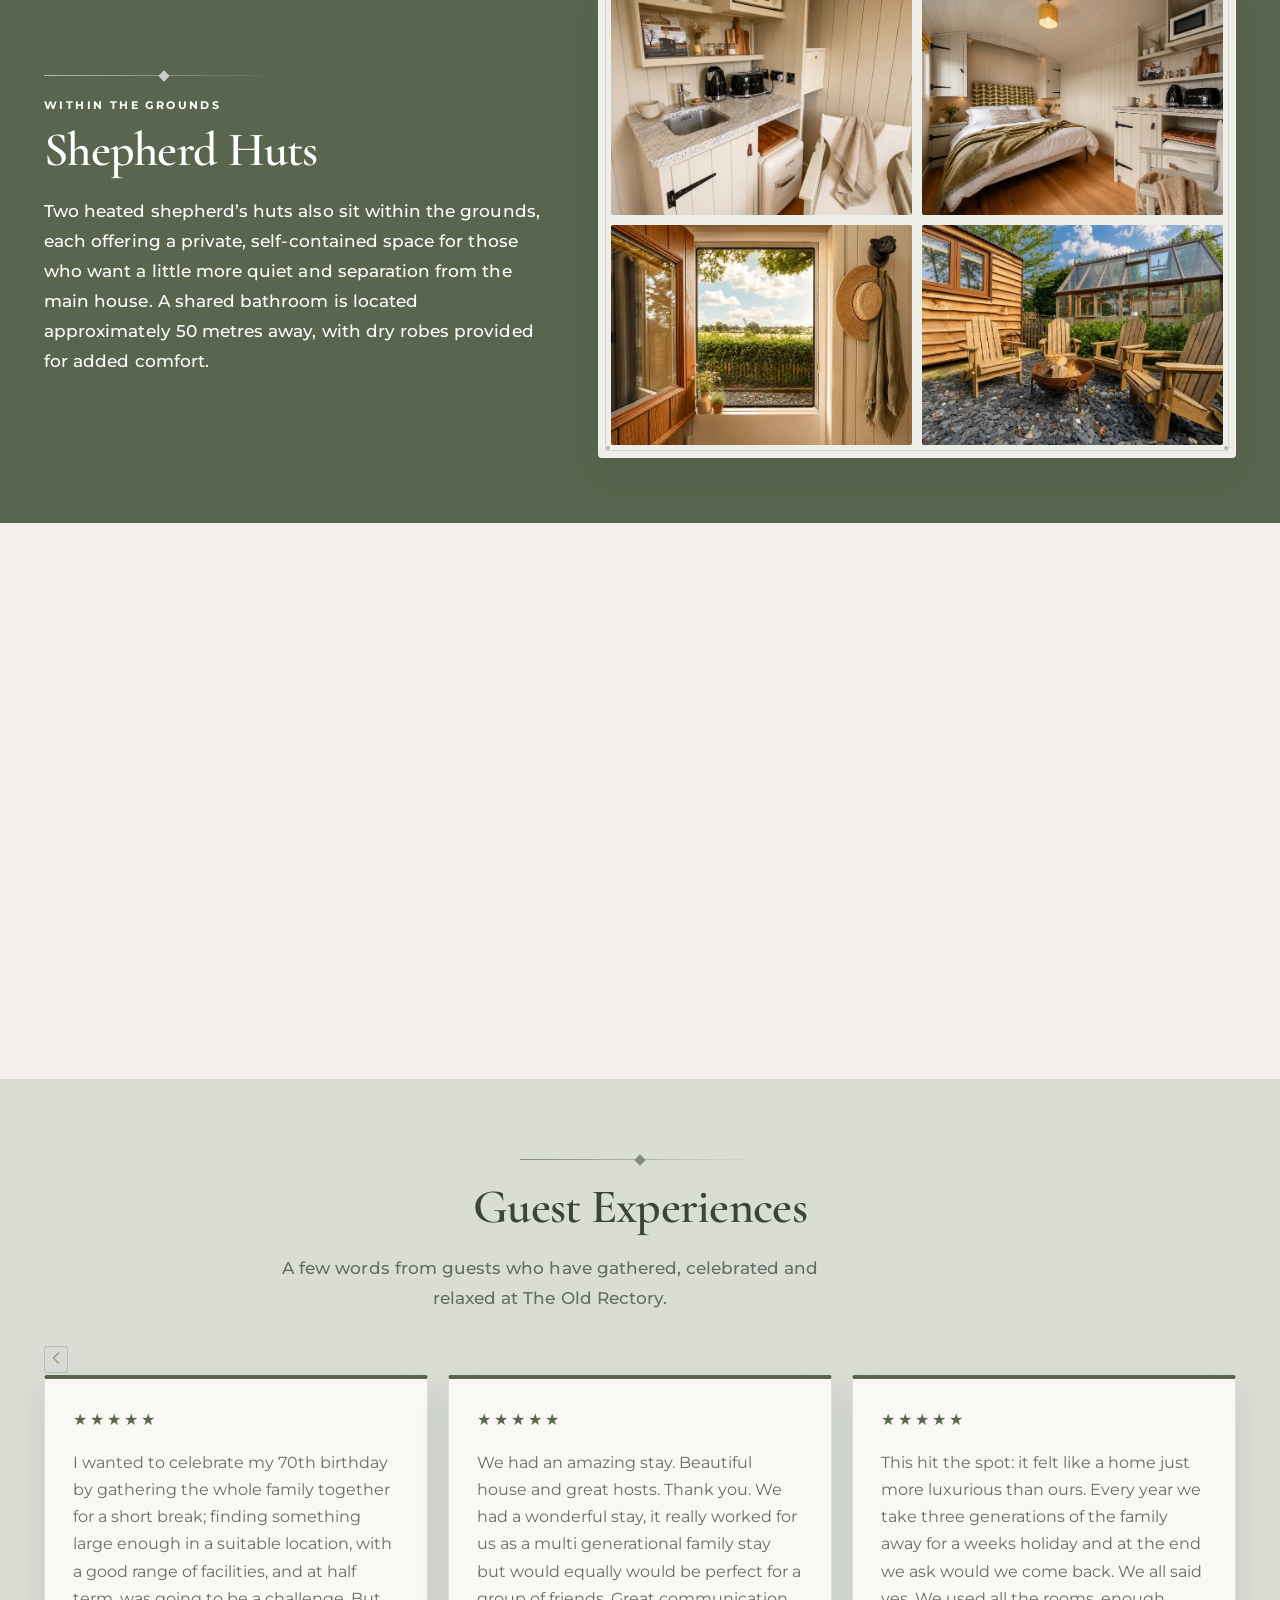
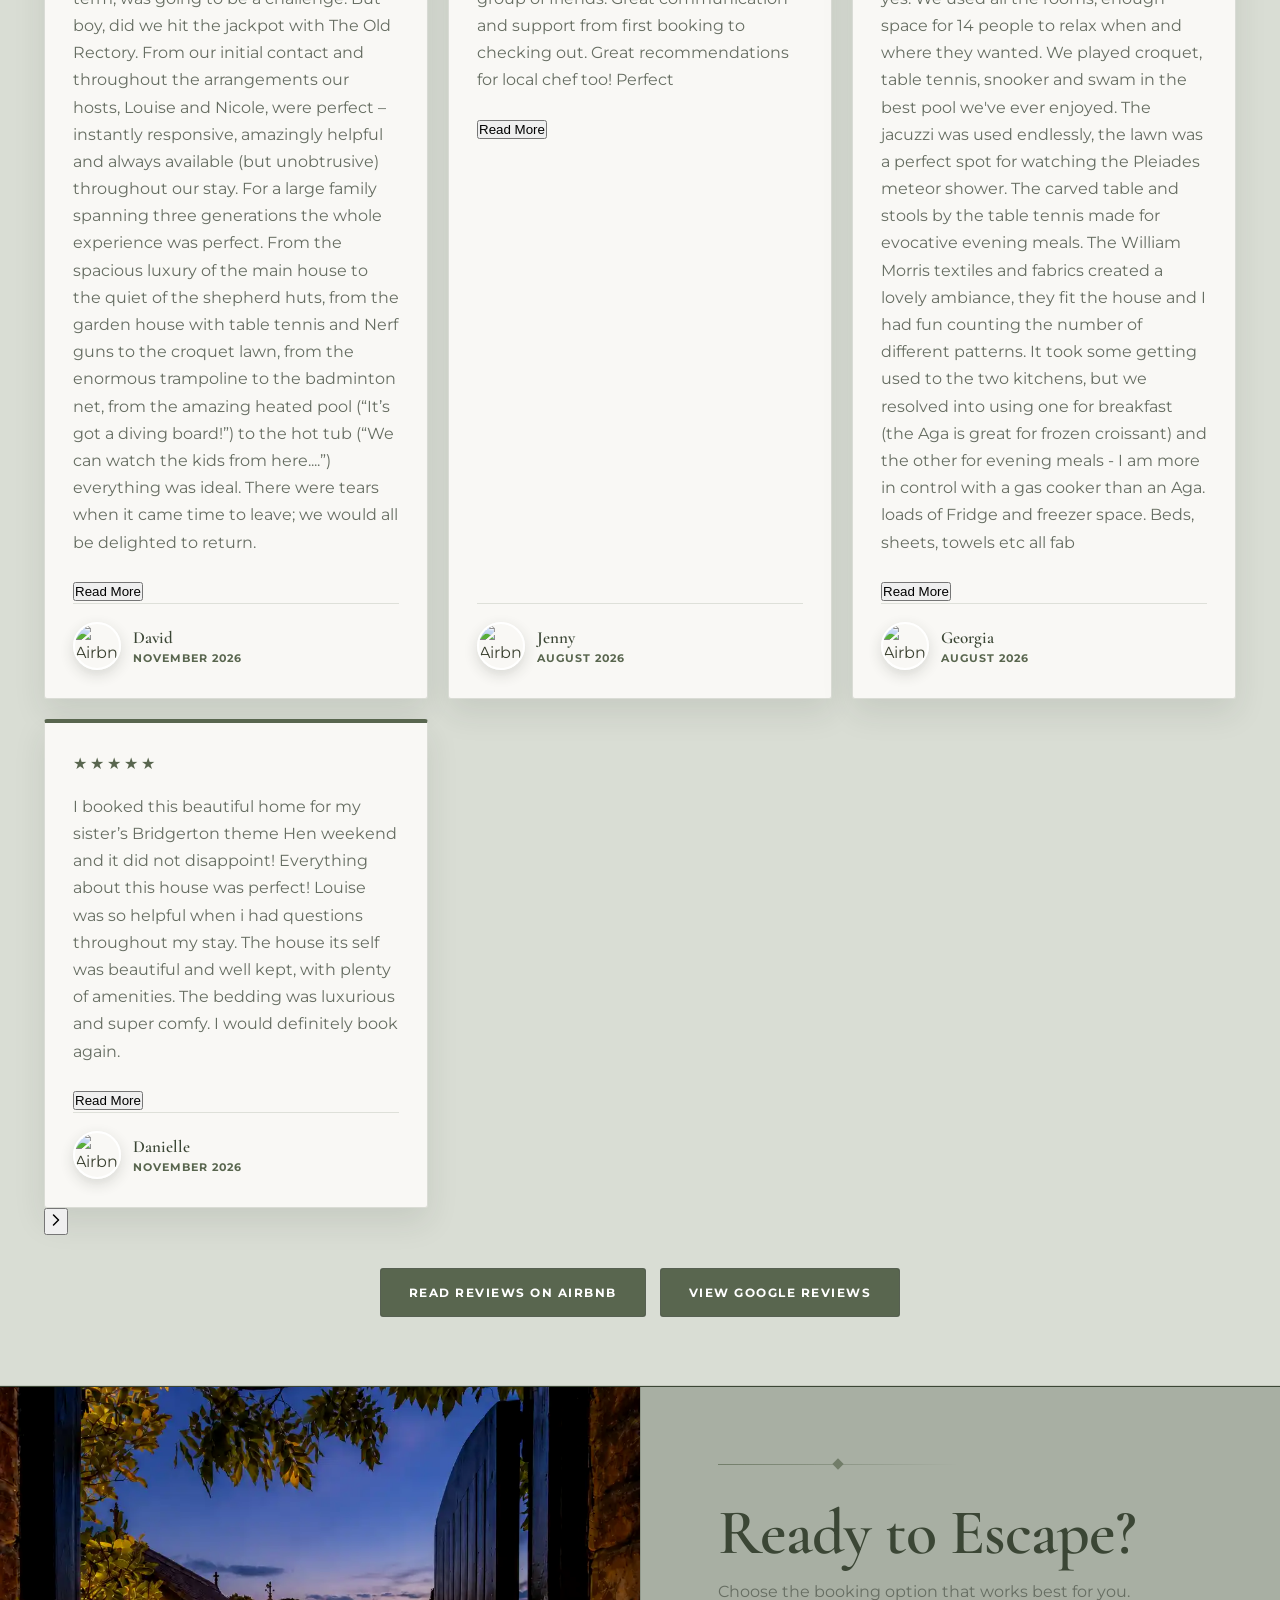
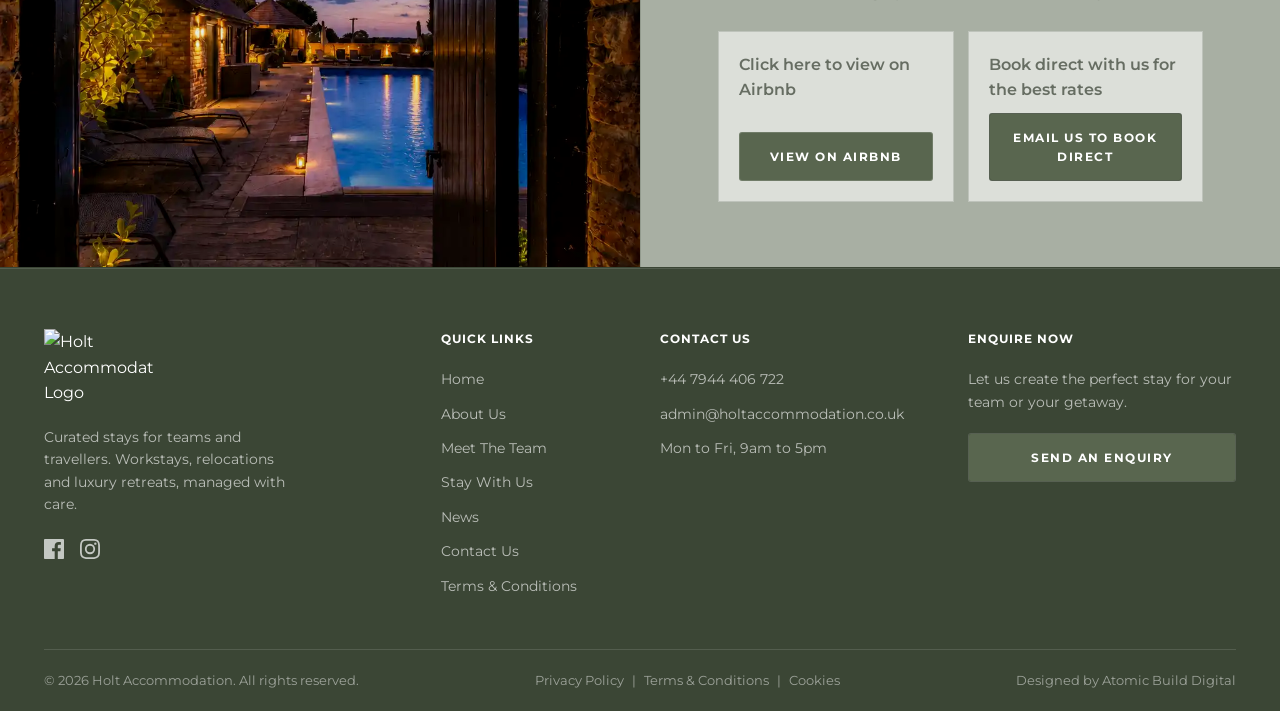
==== commit 27be6950: "Add files via upload" ====
--- a/luxury-retreat.html
+++ b/luxury-retreat.html
@@ -421,40 +421,91 @@
                     <h2 id="oldrectory-reviews-title" class="oldrectory-heading">Guest Experiences</h2>
                     <p class="oldrectory-paragraph">A few words from guests who have gathered, celebrated and relaxed at The Old Rectory.</p>
                 </div>
-                <div class="oldrectory-reviews-grid">
-                    <article class="oldrectory-review-card">
-                        <div class="oldrectory-review-stars" aria-label="5 out of 5 stars">★★★★★</div>
-                        <p>“My group and I had a fantastic getaway. The pool and garden were wonderful, and the spacious house gave us plenty of room for different activities.”</p>
-                        <div class="oldrectory-review-author">
-                            <img src="assets/images/reviews/GuestReview1.webp" alt="Profile photo of Bethan" class="oldrectory-review-avatar" loading="lazy">
-                            <div class="oldrectory-review-author-copy">
-                                <strong>Bethan</strong>
-                                <span>May 2026</span>
-                            </div>
+                <div class="oldrectory-reviews-carousel" aria-label="Guest reviews carousel">
+                    <button class="oldrectory-review-arrow oldrectory-review-prev" type="button" aria-label="Previous review" aria-controls="oldrectory-reviews-viewport" disabled>
+                        <svg viewBox="0 0 24 24" width="20" height="20" fill="none" stroke="currentColor" stroke-width="1.8" stroke-linecap="round" stroke-linejoin="round" aria-hidden="true"><path d="m15 18-6-6 6-6"/></svg>
+                    </button>
+                    <div class="oldrectory-reviews-viewport" id="oldrectory-reviews-viewport" tabindex="0" aria-label="Browse guest reviews with the arrow keys">
+                        <div class="oldrectory-reviews-grid">
+                        <article class="oldrectory-review-card" aria-label="Review by David">
+                            <div class="oldrectory-review-main">
+                                <div class="oldrectory-review-stars" aria-label="5 out of 5 stars">★★★★★</div>
+                                <div class="oldrectory-review-text" id="oldrectory-review-text-david">
+                                    <p>I wanted to celebrate my 70th birthday by gathering the whole family together for a short break; finding something large enough in a suitable location, with a good range of facilities, and at half term, was going to be a challenge.  But boy, did we hit the jackpot with The Old Rectory.
+From our initial contact and throughout the arrangements our hosts, Louise and Nicole, were perfect – instantly responsive, amazingly helpful and always available (but unobtrusive) throughout our stay.
+For a large family spanning three generations the whole experience was perfect.  From the spacious luxury of the main house to the quiet of the shepherd huts, from the garden house with table tennis and Nerf guns to the croquet lawn, from the enormous trampoline to the badminton net, from the amazing heated pool (“It’s got a diving board!”) to the hot tub (“We can watch the kids from here....”) everything was ideal.
+There were tears when it came time to leave; we would all be delighted to return.</p>
+                                </div>
+                                <button class="oldrectory-review-more" type="button" aria-expanded="false" aria-controls="oldrectory-review-text-david">Read More</button>
+                            </div>
+                            <div class="oldrectory-review-author">
+                                <img src="assets/images/reviews/David.webp" alt="Airbnb profile picture of David" class="oldrectory-review-avatar" loading="lazy" width="48" height="48">
+                                <div class="oldrectory-review-author-copy">
+                                    <strong>David</strong>
+                                    <span>November 2026</span>
+                                </div>
+                            </div>
+                        </article>
+                        <article class="oldrectory-review-card" aria-label="Review by Jenny">
+                            <div class="oldrectory-review-main">
+                                <div class="oldrectory-review-stars" aria-label="5 out of 5 stars">★★★★★</div>
+                                <div class="oldrectory-review-text" id="oldrectory-review-text-jenny">
+                                    <p>We had an amazing stay. Beautiful house and great hosts. Thank you. We had a wonderful stay, it really worked for us as a multi generational family stay but would equally would be perfect for a group of friends. Great communication and support from first booking to checking out. Great recommendations for local chef too! Perfect</p>
+                                </div>
+                                <button class="oldrectory-review-more" type="button" aria-expanded="false" aria-controls="oldrectory-review-text-jenny">Read More</button>
+                            </div>
+                            <div class="oldrectory-review-author">
+                                <img src="assets/images/reviews/Jenny.webp" alt="Airbnb profile picture of Jenny" class="oldrectory-review-avatar" loading="lazy" width="48" height="48">
+                                <div class="oldrectory-review-author-copy">
+                                    <strong>Jenny</strong>
+                                    <span>August 2026</span>
+                                </div>
+                            </div>
+                        </article>
+                        <article class="oldrectory-review-card" aria-label="Review by Georgia">
+                            <div class="oldrectory-review-main">
+                                <div class="oldrectory-review-stars" aria-label="5 out of 5 stars">★★★★★</div>
+                                <div class="oldrectory-review-text" id="oldrectory-review-text-georgia">
+                                    <p>This hit the spot:  it felt like a home just more luxurious than ours. Every year we take three generations of the family away for a weeks holiday and at the end we ask would we come back. We all said yes.  We used all the rooms, enough space for 14 people to relax when and where they wanted.  We played croquet, table tennis, snooker and swam in the best pool we&#x27;ve ever enjoyed. The jacuzzi was used endlessly, the lawn was a perfect spot for watching the Pleiades meteor shower.  The carved table and stools by the table tennis made for evocative evening meals.  The William Morris textiles and fabrics created a lovely ambiance, they fit the house and I had fun counting the number of different patterns.
+It took some getting used to the two kitchens, but we resolved into using one for breakfast (the Aga is great for frozen croissant) and the other for evening meals -  I am more in control with a gas cooker than an Aga.  loads of Fridge and freezer space.
+Beds, sheets, towels etc all fab</p>
+                                </div>
+                                <button class="oldrectory-review-more" type="button" aria-expanded="false" aria-controls="oldrectory-review-text-georgia">Read More</button>
+                            </div>
+                            <div class="oldrectory-review-author">
+                                <img src="assets/images/reviews/Georgia.webp" alt="Airbnb profile picture of Georgia" class="oldrectory-review-avatar" loading="lazy" width="48" height="48">
+                                <div class="oldrectory-review-author-copy">
+                                    <strong>Georgia</strong>
+                                    <span>August 2026</span>
+                                </div>
+                            </div>
+                        </article>
+                        <article class="oldrectory-review-card" aria-label="Review by Danielle">
+                            <div class="oldrectory-review-main">
+                                <div class="oldrectory-review-stars" aria-label="5 out of 5 stars">★★★★★</div>
+                                <div class="oldrectory-review-text" id="oldrectory-review-text-danielle">
+                                    <p>I booked this beautiful home for my sister’s Bridgerton theme Hen weekend and it did not disappoint!
+Everything about this house was perfect!
+Louise was so helpful when i had questions throughout my stay.
+The house its self was beautiful and well kept, with plenty of amenities.
+The bedding was luxurious and super comfy.
+I would definitely book again.</p>
+                                </div>
+                                <button class="oldrectory-review-more" type="button" aria-expanded="false" aria-controls="oldrectory-review-text-danielle">Read More</button>
+                            </div>
+                            <div class="oldrectory-review-author">
+                                <img src="assets/images/reviews/Danielle.webp" alt="Airbnb profile picture of Danielle" class="oldrectory-review-avatar" loading="lazy" width="48" height="48">
+                                <div class="oldrectory-review-author-copy">
+                                    <strong>Danielle</strong>
+                                    <span>November 2026</span>
+                                </div>
+                            </div>
+                        </article>
                         </div>
-                    </article>
-                    <article class="oldrectory-review-card">
-                        <div class="oldrectory-review-stars" aria-label="5 out of 5 stars">★★★★★</div>
-                        <p>“The communication beforehand was spot on and the personal recommendations were so helpful. I cannot say enough nice things about The Old Rectory and the whole experience.”</p>
-                        <div class="oldrectory-review-author">
-                            <img src="assets/images/reviews/GuestReview2.webp" alt="Profile photo of Laura" class="oldrectory-review-avatar" loading="lazy">
-                            <div class="oldrectory-review-author-copy">
-                                <strong>Laura</strong>
-                                <span>April 2026</span>
-                            </div>
-                        </div>
-                    </article>
-                    <article class="oldrectory-review-card">
-                        <div class="oldrectory-review-stars" aria-label="5 out of 5 stars">★★★★★</div>
-                        <p>“The house was spotless, full of character and warmth, with no compromise on space or quality. A magical weekend and we are already planning our return.”</p>
-                        <div class="oldrectory-review-author">
-                            <img src="assets/images/reviews/Vic.webp" onerror="this.onerror=null;this.src='assets/images/reviews/GuestReview4.webp';" alt="Profile photo of Victoria" class="oldrectory-review-avatar" loading="lazy">
-                            <div class="oldrectory-review-author-copy">
-                                <strong>Victoria</strong>
-                                <span>Airbnb guest</span>
-                            </div>
-                        </div>
-                    </article>
+                    </div>
+                    <button class="oldrectory-review-arrow oldrectory-review-next" type="button" aria-label="Next review" aria-controls="oldrectory-reviews-viewport">
+                        <svg viewBox="0 0 24 24" width="20" height="20" fill="none" stroke="currentColor" stroke-width="1.8" stroke-linecap="round" stroke-linejoin="round" aria-hidden="true"><path d="m9 18 6-6-6-6"/></svg>
+                    </button>
                 </div>
                 <div class="oldrectory-review-links">
                     <a class="btn btn-olive btn-pan-hover" href="https://www.airbnb.co.uk/rooms/844637034900788827" target="_blank" rel="noopener noreferrer"><span>Read reviews on Airbnb</span></a>
@@ -548,6 +599,76 @@
         </div>
     </footer>
 
+    <!-- Guest Experiences carousel + expandable full reviews; intentionally scoped to this section. -->
+    <script>
+    (() => {
+        const carousel = document.querySelector('.oldrectory-reviews-carousel');
+        if (!carousel) return;
+        const viewport = carousel.querySelector('.oldrectory-reviews-viewport');
+        const cards = Array.from(carousel.querySelectorAll('.oldrectory-review-card'));
+        const previous = carousel.querySelector('.oldrectory-review-prev');
+        const next = carousel.querySelector('.oldrectory-review-next');
+        const reducedMotion = window.matchMedia('(prefers-reduced-motion: reduce)');
+        let currentIndex = 0;
+
+        const visibleCount = () => window.matchMedia('(max-width: 900px)').matches ? 1 : 3;
+        const lastIndex = () => Math.max(0, cards.length - visibleCount());
+        const step = () => cards.length > 1 ? cards[1].offsetLeft - cards[0].offsetLeft : viewport.clientWidth;
+
+        function updateArrows() {
+            previous.disabled = currentIndex <= 0;
+            next.disabled = currentIndex >= lastIndex();
+        }
+
+        function showReview(requestedIndex, animate = true) {
+            currentIndex = Math.max(0, Math.min(lastIndex(), requestedIndex));
+            viewport.scrollTo({
+                left: currentIndex * step(),
+                behavior: animate && !reducedMotion.matches ? 'smooth' : 'instant'
+            });
+            updateArrows();
+        }
+
+        previous.addEventListener('click', () => showReview(currentIndex - 1));
+        next.addEventListener('click', () => showReview(currentIndex + 1));
+        viewport.addEventListener('keydown', event => {
+            if (event.target.closest('.oldrectory-review-more')) return;
+            if (event.key === 'ArrowRight') { event.preventDefault(); showReview(currentIndex + 1); }
+            if (event.key === 'ArrowLeft') { event.preventDefault(); showReview(currentIndex - 1); }
+        });
+        let scrollPending = false;
+        viewport.addEventListener('scroll', () => {
+            if (scrollPending) return;
+            scrollPending = true;
+            requestAnimationFrame(() => {
+                scrollPending = false;
+                const distance = step();
+                if (distance > 0) currentIndex = Math.max(0, Math.min(lastIndex(), Math.round(viewport.scrollLeft / distance)));
+                updateArrows();
+            });
+        }, { passive: true });
+
+        cards.forEach(card => {
+            const button = card.querySelector('.oldrectory-review-more');
+            const text = card.querySelector('.oldrectory-review-text');
+            button.addEventListener('click', () => {
+                const isExpanded = button.getAttribute('aria-expanded') === 'true';
+                button.setAttribute('aria-expanded', String(!isExpanded));
+                button.textContent = isExpanded ? 'Read More' : 'Read Less';
+                text.classList.toggle('is-expanded', !isExpanded);
+                text.style.maxHeight = isExpanded ? '' : `${text.scrollHeight}px`;
+            });
+        });
+        window.addEventListener('resize', () => {
+            cards.forEach(card => {
+                const text = card.querySelector('.oldrectory-review-text');
+                if (text.classList.contains('is-expanded')) text.style.maxHeight = `${text.scrollHeight}px`;
+            });
+            showReview(currentIndex, false);
+        });
+        updateArrows();
+    })();
+    </script>
     <script src="script.js"></script>
 </body>
 </html>
--- a/styles.css
+++ b/styles.css
@@ -12902,3 +12902,24 @@
         padding: 7px;
     }
 }
+
+/* Old Rectory guest guide — only the new link in the introduction. */
+.luxury-retreat-page.rectory-reference-theme .oldrectory-guest-guide {
+    margin: 0;
+    max-width: 540px;
+    font-family: var(--font-sans);
+    font-size: 16px;
+    line-height: 1.7;
+}
+
+.luxury-retreat-page.rectory-reference-theme .oldrectory-guest-guide-link {
+    color: var(--rectory-deep);
+    font-weight: 700;
+    text-decoration: underline;
+    text-decoration-thickness: 1px;
+    text-underline-offset: 4px;
+}
+
+.luxury-retreat-page.rectory-reference-theme .oldrectory-guest-guide-link:hover {
+    color: var(--rectory-sage);
+}
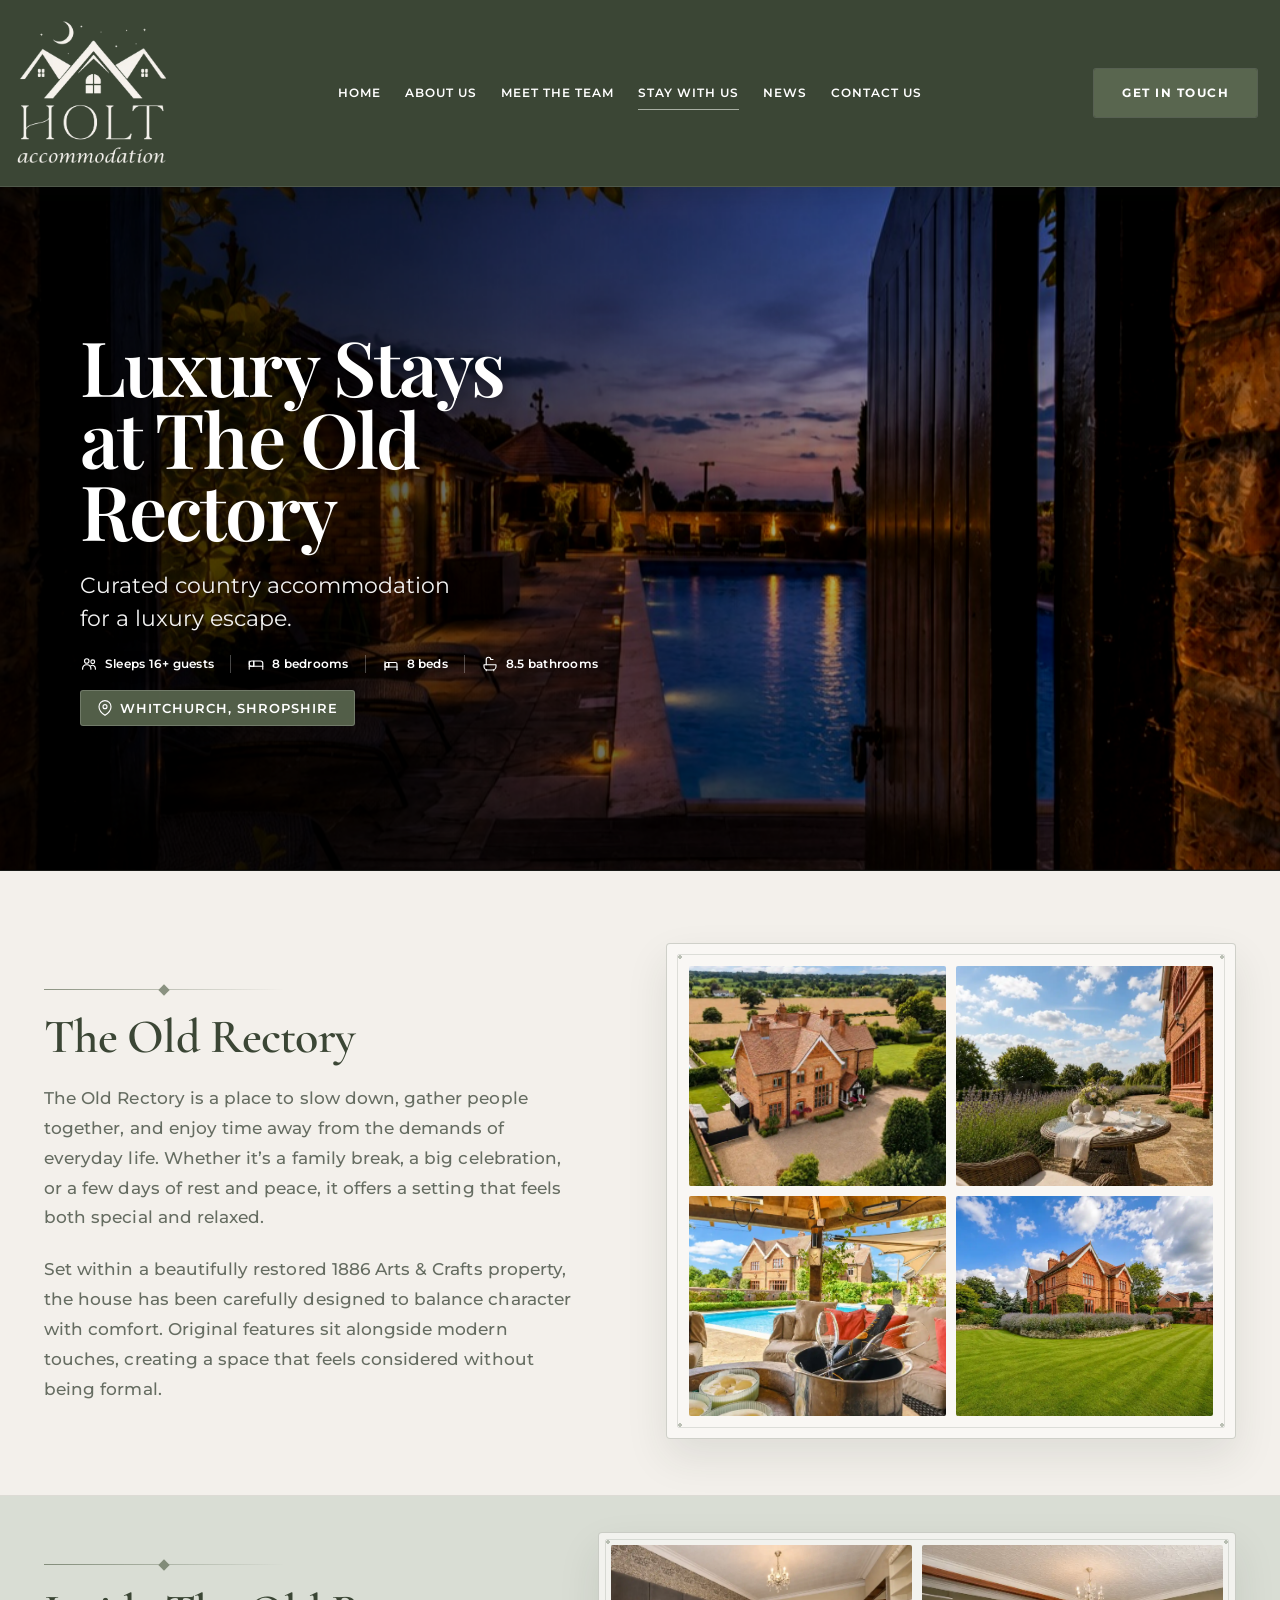
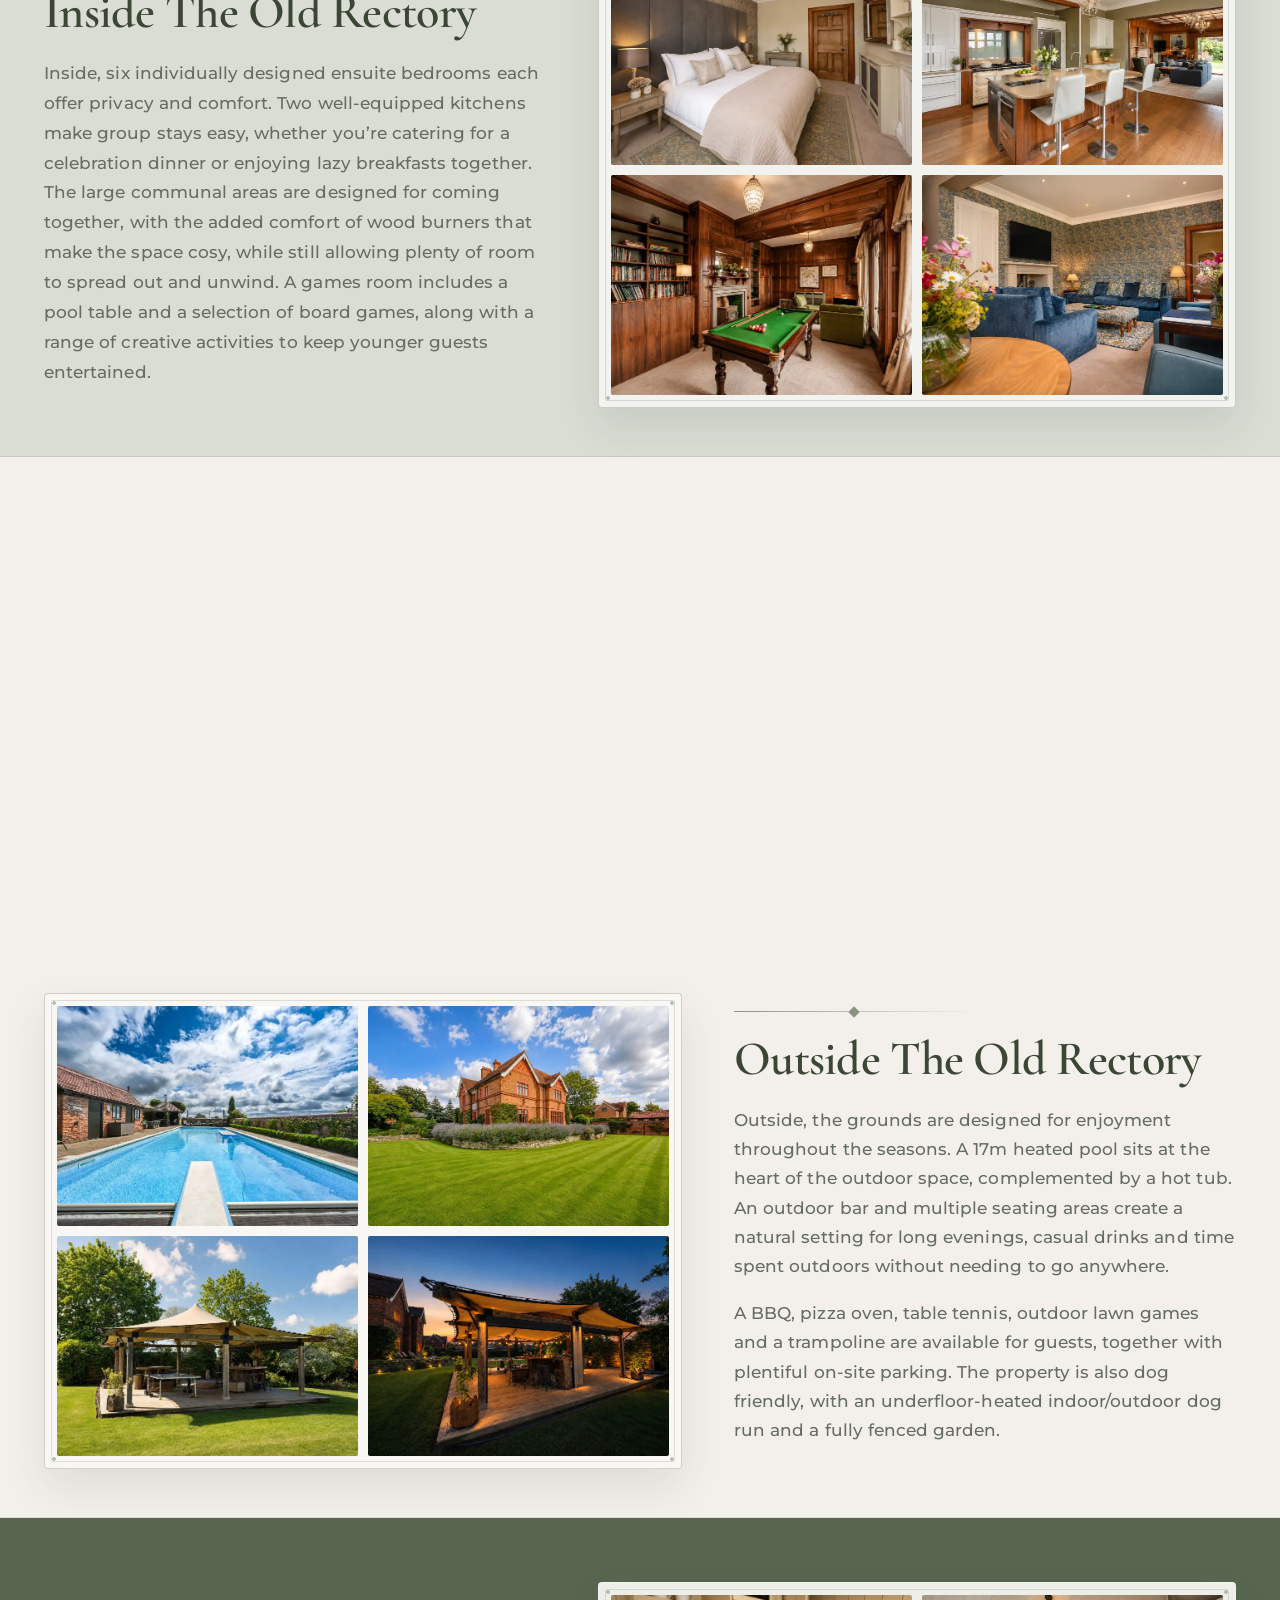
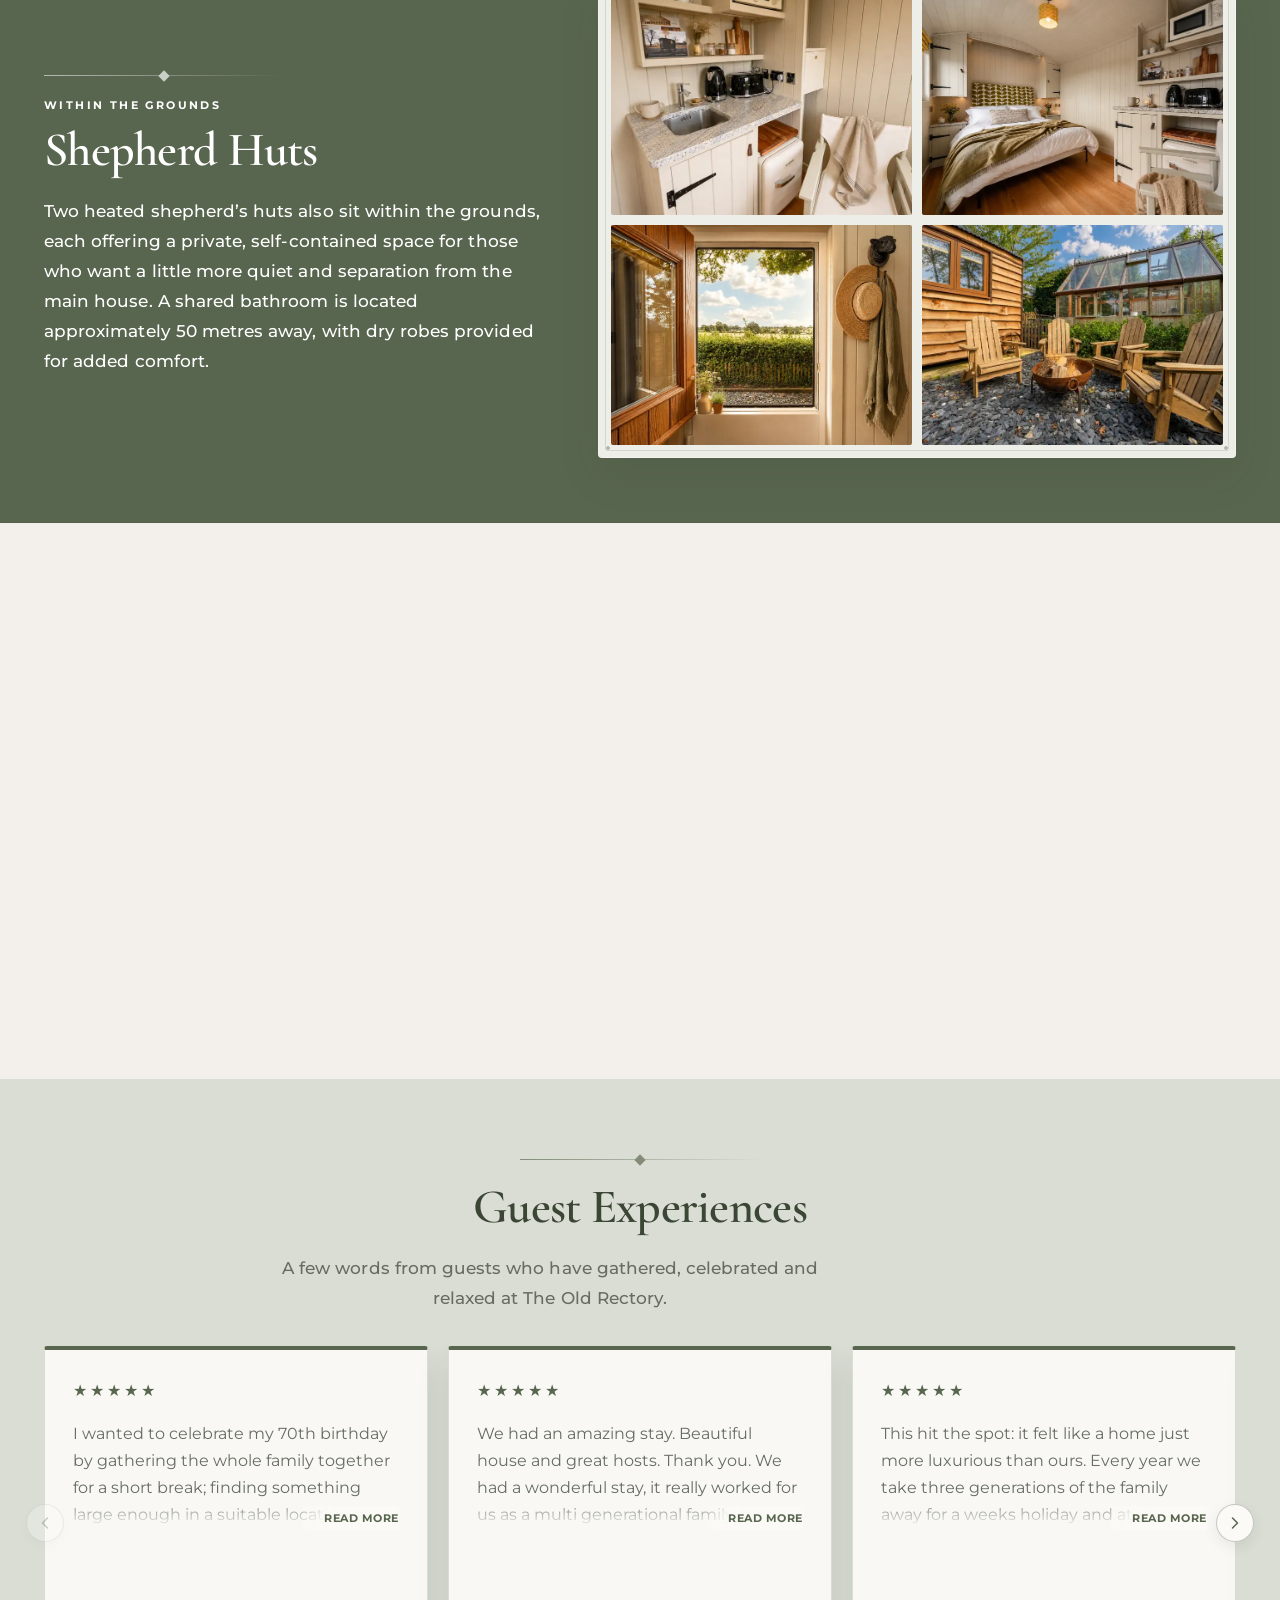
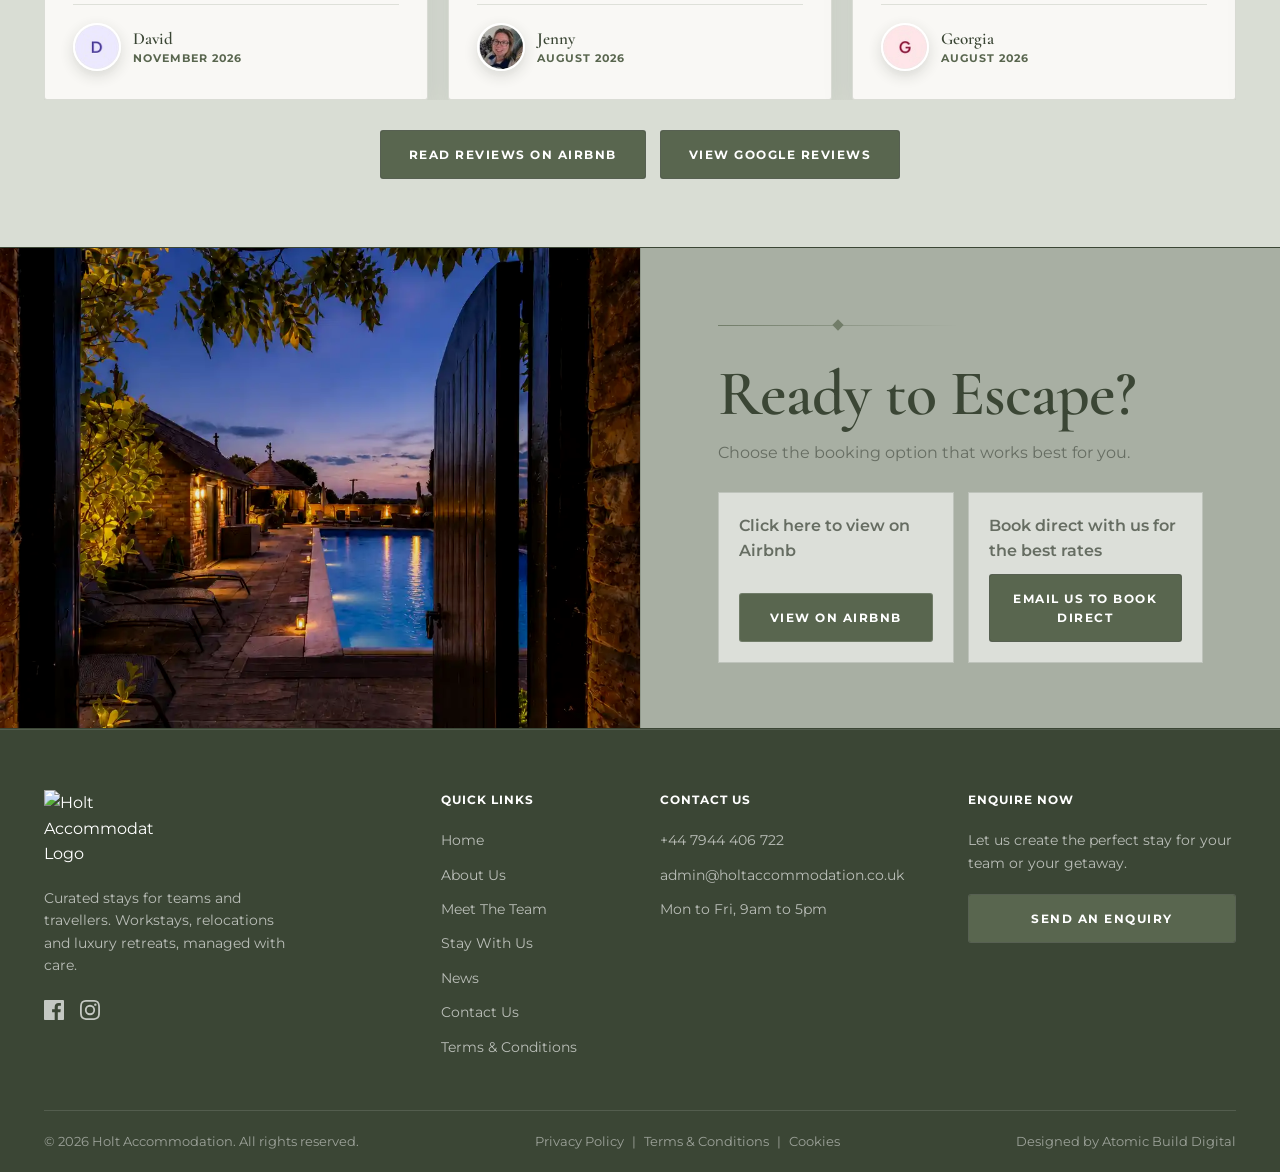
==== commit a68be241: "Update luxury-retreat.html" ====
--- a/luxury-retreat.html
+++ b/luxury-retreat.html
@@ -9,7 +9,159 @@
     <link rel="preconnect" href="https://fonts.gstatic.com" crossorigin>
     <link href="https://fonts.googleapis.com/css2?family=Cormorant+Garamond:ital,wght@0,500;0,600;0,700;1,500;1,600&family=Montserrat:wght@400;500;600;700&family=Playfair+Display:ital,wght@0,500;0,600;0,700;1,500;1,600&display=swap" rel="stylesheet">
     <link rel="preload" as="image" href="assets/images/End%20Image%20V1.webp" type="image/webp" fetchpriority="high">
-    <link rel="stylesheet" href="styles.css">
+    <link rel="stylesheet" href="styles.css?v=rectory-reviews-2">
+<style id="oldrectory-review-styles">
+/* ============================================================================
+   THE OLD RECTORY — GUEST EXPERIENCES (FIXED COLLAPSED CARDS + CAROUSEL)
+   Scoped solely to this section. All original page styles and brand colours stay.
+   Duplicated inline in luxury-retreat.html as protection against stale styles.css
+   files on CDNs / GitHub Pages.
+   ============================================================================ */
+.luxury-retreat-page .oldrectory-reviews-carousel {
+    position: relative;
+    width: 100%;
+}
+.luxury-retreat-page .oldrectory-reviews-carousel .oldrectory-reviews-viewport {
+    width: 100%;
+    overflow: hidden;
+    position: relative;
+    scroll-behavior: auto;
+    scrollbar-width: none;
+}
+.luxury-retreat-page .oldrectory-reviews-viewport:focus-visible {
+    outline: 2px solid var(--rectory-sage, #5c6d51);
+    outline-offset: 5px;
+}
+.luxury-retreat-page .oldrectory-reviews-carousel .oldrectory-reviews-grid {
+    display: flex;
+    align-items: flex-start;
+    gap: 20px;
+    width: 100%;
+    grid-template-columns: none;
+    transform: translate3d(0,0,0);
+    transition: transform 570ms cubic-bezier(.22, 1, .36, 1);
+    will-change: transform;
+}
+.luxury-retreat-page .oldrectory-reviews-carousel .oldrectory-review-card {
+    flex: 0 0 calc((100% - 40px) / 3);
+    min-width: 0;
+    box-sizing: border-box;
+    height: 354px;
+    min-height: 354px;
+    padding: 28px;
+    display: flex;
+    flex-direction: column;
+    justify-content: space-between;
+    transition: height 600ms cubic-bezier(.22, 1, .36, 1), box-shadow .25s ease;
+}
+.luxury-retreat-page .oldrectory-review-main { min-width: 0; }
+.luxury-retreat-page .oldrectory-review-excerpt {
+    margin-top: 16px;
+    position: relative;
+    min-width: 0;
+}
+.luxury-retreat-page .oldrectory-review-excerpt .oldrectory-review-text {
+    margin: 0;
+    max-height: 6.8em;
+    overflow: hidden;
+    -webkit-mask-image: linear-gradient(to bottom, #000 72%, transparent 100%);
+    mask-image: linear-gradient(to bottom, #000 72%, transparent 100%);
+    transition: max-height 600ms cubic-bezier(.22, 1, .36, 1);
+}
+.luxury-retreat-page .oldrectory-review-excerpt .oldrectory-review-text p {
+    margin: 0;
+    line-height: 1.7;
+    white-space: pre-line;
+    overflow-wrap: anywhere;
+}
+/* The control is within the fading text, never a detached button below it. */
+.luxury-retreat-page .oldrectory-review-excerpt .oldrectory-review-more {
+    position: absolute;
+    z-index: 2;
+    right: 0;
+    bottom: -2px;
+    display: inline-flex;
+    align-items: center;
+    margin: 0;
+    padding: 4px 0 4px 25px;
+    border: 0;
+    border-radius: 0;
+    background: linear-gradient(to right, rgba(251,250,247,0), rgba(251,250,247,.96) 28%, #fbfaf7 72%);
+    color: var(--rectory-sage, #5c6d51);
+    font: 700 11px/1.5 var(--font-sans, Montserrat, sans-serif);
+    letter-spacing: .55px;
+    text-transform: uppercase;
+    cursor: pointer;
+    transition: opacity .2s ease;
+}
+.luxury-retreat-page .oldrectory-review-excerpt .oldrectory-review-more:hover { opacity: .7; }
+.luxury-retreat-page .oldrectory-review-excerpt .oldrectory-review-more:focus-visible {
+    outline: 2px solid currentColor;
+    outline-offset: 3px;
+}
+.luxury-retreat-page .oldrectory-review-excerpt.is-expanded .oldrectory-review-text {
+    -webkit-mask-image: none;
+    mask-image: none;
+}
+.luxury-retreat-page .oldrectory-review-excerpt.is-expanded .oldrectory-review-more {
+    position: relative;
+    display: inline-flex;
+    right: auto;
+    bottom: auto;
+    background: transparent;
+    padding: 0 0 3px;
+    margin: 14px 0 0;
+    border-bottom: 1px solid currentColor;
+}
+.luxury-retreat-page .oldrectory-reviews-carousel .oldrectory-review-author {
+    flex-shrink: 0;
+    margin-top: auto;
+}
+.luxury-retreat-page .oldrectory-review-arrow {
+    position: absolute;
+    top: 50%;
+    transform: translateY(-50%);
+    z-index: 5;
+    width: 38px;
+    height: 38px;
+    display: flex;
+    align-items: center;
+    justify-content: center;
+    padding: 0;
+    border: 1px solid rgba(59,70,53,.28);
+    border-radius: 50%;
+    background: #fbfaf7;
+    color: var(--rectory-sage, #5c6d51);
+    cursor: pointer;
+    box-shadow: 0 5px 14px rgba(43,52,39,.08);
+    transition: opacity .2s ease, transform .2s ease;
+}
+.luxury-retreat-page .oldrectory-review-arrow svg {display:block; width:20px; height:20px;}
+.luxury-retreat-page .oldrectory-review-prev {left: -49px;}
+.luxury-retreat-page .oldrectory-review-next {right: -49px;}
+.luxury-retreat-page .oldrectory-review-arrow:disabled { opacity: .3; cursor: not-allowed; }
+.luxury-retreat-page .oldrectory-review-arrow:not(:disabled):hover {transform: translateY(-50%) scale(1.06);}
+.luxury-retreat-page .oldrectory-review-arrow:focus-visible {outline: 2px solid currentColor; outline-offset: 3px;}
+@media (min-width: 901px) and (max-width: 1290px) {
+    .luxury-retreat-page .oldrectory-review-prev {left: -18px;}
+    .luxury-retreat-page .oldrectory-review-next {right: -18px;}
+}
+@media (max-width: 900px) {
+    .luxury-retreat-page .oldrectory-reviews-carousel .oldrectory-review-card {flex-basis: 100%;}
+    .luxury-retreat-page .oldrectory-reviews-carousel {padding-bottom: 53px;}
+    .luxury-retreat-page .oldrectory-review-arrow {top: auto; bottom: 0; transform:none;}
+    .luxury-retreat-page .oldrectory-review-prev {left: calc(50% - 49px);}
+    .luxury-retreat-page .oldrectory-review-next {right: calc(50% - 49px);}
+    .luxury-retreat-page .oldrectory-review-arrow:not(:disabled):hover {transform:scale(1.06);}
+}
+@media (prefers-reduced-motion: reduce) {
+    .luxury-retreat-page .oldrectory-reviews-grid,
+    .luxury-retreat-page .oldrectory-review-card,
+    .luxury-retreat-page .oldrectory-review-text,
+    .luxury-retreat-page .oldrectory-review-arrow { transition: none !important; }
+}
+
+</style>
 </head>
 <body class="luxury-retreat-page rectory-reference-theme">
 
@@ -421,25 +573,27 @@
                     <h2 id="oldrectory-reviews-title" class="oldrectory-heading">Guest Experiences</h2>
                     <p class="oldrectory-paragraph">A few words from guests who have gathered, celebrated and relaxed at The Old Rectory.</p>
                 </div>
-                <div class="oldrectory-reviews-carousel" aria-label="Guest reviews carousel">
+                <div class="oldrectory-reviews-carousel" role="region" aria-roledescription="carousel" aria-label="Guest reviews carousel">
                     <button class="oldrectory-review-arrow oldrectory-review-prev" type="button" aria-label="Previous review" aria-controls="oldrectory-reviews-viewport" disabled>
                         <svg viewBox="0 0 24 24" width="20" height="20" fill="none" stroke="currentColor" stroke-width="1.8" stroke-linecap="round" stroke-linejoin="round" aria-hidden="true"><path d="m15 18-6-6 6-6"/></svg>
                     </button>
-                    <div class="oldrectory-reviews-viewport" id="oldrectory-reviews-viewport" tabindex="0" aria-label="Browse guest reviews with the arrow keys">
+                    <div class="oldrectory-reviews-viewport" id="oldrectory-reviews-viewport" tabindex="0" aria-label="Browse guest reviews using the arrows or swipe">
                         <div class="oldrectory-reviews-grid">
                         <article class="oldrectory-review-card" aria-label="Review by David">
                             <div class="oldrectory-review-main">
                                 <div class="oldrectory-review-stars" aria-label="5 out of 5 stars">★★★★★</div>
-                                <div class="oldrectory-review-text" id="oldrectory-review-text-david">
+                                <div class="oldrectory-review-excerpt">
+<div class="oldrectory-review-text" id="oldrectory-review-text-david">
                                     <p>I wanted to celebrate my 70th birthday by gathering the whole family together for a short break; finding something large enough in a suitable location, with a good range of facilities, and at half term, was going to be a challenge.  But boy, did we hit the jackpot with The Old Rectory.
 From our initial contact and throughout the arrangements our hosts, Louise and Nicole, were perfect – instantly responsive, amazingly helpful and always available (but unobtrusive) throughout our stay.
 For a large family spanning three generations the whole experience was perfect.  From the spacious luxury of the main house to the quiet of the shepherd huts, from the garden house with table tennis and Nerf guns to the croquet lawn, from the enormous trampoline to the badminton net, from the amazing heated pool (“It’s got a diving board!”) to the hot tub (“We can watch the kids from here....”) everything was ideal.
 There were tears when it came time to leave; we would all be delighted to return.</p>
                                 </div>
-                                <button class="oldrectory-review-more" type="button" aria-expanded="false" aria-controls="oldrectory-review-text-david">Read More</button>
+<button class="oldrectory-review-more" type="button" aria-expanded="false" aria-controls="oldrectory-review-text-david">Read More</button>
+</div>
                             </div>
                             <div class="oldrectory-review-author">
-                                <img src="assets/images/reviews/David.webp" alt="Airbnb profile picture of David" class="oldrectory-review-avatar" loading="lazy" width="48" height="48">
+                                <img src="[data-uri]" alt="Airbnb profile picture of David" class="oldrectory-review-avatar" loading="lazy" width="48" height="48">
                                 <div class="oldrectory-review-author-copy">
                                     <strong>David</strong>
                                     <span>November 2026</span>
@@ -449,13 +603,15 @@
                         <article class="oldrectory-review-card" aria-label="Review by Jenny">
                             <div class="oldrectory-review-main">
                                 <div class="oldrectory-review-stars" aria-label="5 out of 5 stars">★★★★★</div>
-                                <div class="oldrectory-review-text" id="oldrectory-review-text-jenny">
+                                <div class="oldrectory-review-excerpt">
+<div class="oldrectory-review-text" id="oldrectory-review-text-jenny">
                                     <p>We had an amazing stay. Beautiful house and great hosts. Thank you. We had a wonderful stay, it really worked for us as a multi generational family stay but would equally would be perfect for a group of friends. Great communication and support from first booking to checking out. Great recommendations for local chef too! Perfect</p>
                                 </div>
-                                <button class="oldrectory-review-more" type="button" aria-expanded="false" aria-controls="oldrectory-review-text-jenny">Read More</button>
+<button class="oldrectory-review-more" type="button" aria-expanded="false" aria-controls="oldrectory-review-text-jenny">Read More</button>
+</div>
                             </div>
                             <div class="oldrectory-review-author">
-                                <img src="assets/images/reviews/Jenny.webp" alt="Airbnb profile picture of Jenny" class="oldrectory-review-avatar" loading="lazy" width="48" height="48">
+                                <img src="[data-uri]" alt="Airbnb profile picture of Jenny" class="oldrectory-review-avatar" loading="lazy" width="48" height="48">
                                 <div class="oldrectory-review-author-copy">
                                     <strong>Jenny</strong>
                                     <span>August 2026</span>
@@ -465,15 +621,17 @@
                         <article class="oldrectory-review-card" aria-label="Review by Georgia">
                             <div class="oldrectory-review-main">
                                 <div class="oldrectory-review-stars" aria-label="5 out of 5 stars">★★★★★</div>
-                                <div class="oldrectory-review-text" id="oldrectory-review-text-georgia">
+                                <div class="oldrectory-review-excerpt">
+<div class="oldrectory-review-text" id="oldrectory-review-text-georgia">
                                     <p>This hit the spot:  it felt like a home just more luxurious than ours. Every year we take three generations of the family away for a weeks holiday and at the end we ask would we come back. We all said yes.  We used all the rooms, enough space for 14 people to relax when and where they wanted.  We played croquet, table tennis, snooker and swam in the best pool we&#x27;ve ever enjoyed. The jacuzzi was used endlessly, the lawn was a perfect spot for watching the Pleiades meteor shower.  The carved table and stools by the table tennis made for evocative evening meals.  The William Morris textiles and fabrics created a lovely ambiance, they fit the house and I had fun counting the number of different patterns.
 It took some getting used to the two kitchens, but we resolved into using one for breakfast (the Aga is great for frozen croissant) and the other for evening meals -  I am more in control with a gas cooker than an Aga.  loads of Fridge and freezer space.
 Beds, sheets, towels etc all fab</p>
                                 </div>
-                                <button class="oldrectory-review-more" type="button" aria-expanded="false" aria-controls="oldrectory-review-text-georgia">Read More</button>
+<button class="oldrectory-review-more" type="button" aria-expanded="false" aria-controls="oldrectory-review-text-georgia">Read More</button>
+</div>
                             </div>
                             <div class="oldrectory-review-author">
-                                <img src="assets/images/reviews/Georgia.webp" alt="Airbnb profile picture of Georgia" class="oldrectory-review-avatar" loading="lazy" width="48" height="48">
+                                <img src="[data-uri]" alt="Airbnb profile picture of Georgia" class="oldrectory-review-avatar" loading="lazy" width="48" height="48">
                                 <div class="oldrectory-review-author-copy">
                                     <strong>Georgia</strong>
                                     <span>August 2026</span>
@@ -483,7 +641,8 @@
                         <article class="oldrectory-review-card" aria-label="Review by Danielle">
                             <div class="oldrectory-review-main">
                                 <div class="oldrectory-review-stars" aria-label="5 out of 5 stars">★★★★★</div>
-                                <div class="oldrectory-review-text" id="oldrectory-review-text-danielle">
+                                <div class="oldrectory-review-excerpt">
+<div class="oldrectory-review-text" id="oldrectory-review-text-danielle">
                                     <p>I booked this beautiful home for my sister’s Bridgerton theme Hen weekend and it did not disappoint!
 Everything about this house was perfect!
 Louise was so helpful when i had questions throughout my stay.
@@ -491,10 +650,11 @@
 The bedding was luxurious and super comfy.
 I would definitely book again.</p>
                                 </div>
-                                <button class="oldrectory-review-more" type="button" aria-expanded="false" aria-controls="oldrectory-review-text-danielle">Read More</button>
+<button class="oldrectory-review-more" type="button" aria-expanded="false" aria-controls="oldrectory-review-text-danielle">Read More</button>
+</div>
                             </div>
                             <div class="oldrectory-review-author">
-                                <img src="assets/images/reviews/Danielle.webp" alt="Airbnb profile picture of Danielle" class="oldrectory-review-avatar" loading="lazy" width="48" height="48">
+                                <img src="[data-uri]" alt="Airbnb profile picture of Danielle" class="oldrectory-review-avatar" loading="lazy" width="48" height="48">
                                 <div class="oldrectory-review-author-copy">
                                     <strong>Danielle</strong>
                                     <span>November 2026</span>
@@ -599,74 +759,100 @@
         </div>
     </footer>
 
-    <!-- Guest Experiences carousel + expandable full reviews; intentionally scoped to this section. -->
+    <!-- Guest Experiences only: carousel and expandable full reviews -->
     <script>
     (() => {
         const carousel = document.querySelector('.oldrectory-reviews-carousel');
         if (!carousel) return;
+        const track = carousel.querySelector('.oldrectory-reviews-grid');
         const viewport = carousel.querySelector('.oldrectory-reviews-viewport');
-        const cards = Array.from(carousel.querySelectorAll('.oldrectory-review-card'));
+        const cards = Array.from(track.querySelectorAll('.oldrectory-review-card'));
         const previous = carousel.querySelector('.oldrectory-review-prev');
         const next = carousel.querySelector('.oldrectory-review-next');
         const reducedMotion = window.matchMedia('(prefers-reduced-motion: reduce)');
-        let currentIndex = 0;
+        let index = 0;
 
         const visibleCount = () => window.matchMedia('(max-width: 900px)').matches ? 1 : 3;
-        const lastIndex = () => Math.max(0, cards.length - visibleCount());
-        const step = () => cards.length > 1 ? cards[1].offsetLeft - cards[0].offsetLeft : viewport.clientWidth;
-
-        function updateArrows() {
-            previous.disabled = currentIndex <= 0;
-            next.disabled = currentIndex >= lastIndex();
+        const maxIndex = () => Math.max(0, cards.length - visibleCount());
+        function stepSize() {
+            return cards.length > 1 ? cards[1].offsetLeft - cards[0].offsetLeft : viewport.clientWidth;
         }
-
-        function showReview(requestedIndex, animate = true) {
-            currentIndex = Math.max(0, Math.min(lastIndex(), requestedIndex));
-            viewport.scrollTo({
-                left: currentIndex * step(),
-                behavior: animate && !reducedMotion.matches ? 'smooth' : 'instant'
-            });
-            updateArrows();
+        function refreshArrows() {
+            previous.disabled = index <= 0;
+            next.disabled = index >= maxIndex();
         }
-
-        previous.addEventListener('click', () => showReview(currentIndex - 1));
-        next.addEventListener('click', () => showReview(currentIndex + 1));
-        viewport.addEventListener('keydown', event => {
-            if (event.target.closest('.oldrectory-review-more')) return;
-            if (event.key === 'ArrowRight') { event.preventDefault(); showReview(currentIndex + 1); }
-            if (event.key === 'ArrowLeft') { event.preventDefault(); showReview(currentIndex - 1); }
+        function collapse(card) {
+            const excerpt = card.querySelector('.oldrectory-review-excerpt');
+            if (!excerpt.classList.contains('is-expanded')) return;
+            const toggle = excerpt.querySelector('.oldrectory-review-more');
+            const quote = excerpt.querySelector('.oldrectory-review-text');
+            excerpt.classList.remove('is-expanded');
+            toggle.setAttribute('aria-expanded', 'false');
+            toggle.textContent = 'Read More';
+            card.classList.remove('is-expanded');
+            card.style.height = '';
+            quote.style.maxHeight = '';
+        }
+        function goTo(requested, animated = true) {
+            const nextIndex = Math.max(0, Math.min(maxIndex(), requested));
+            if (nextIndex !== index) cards.forEach(collapse);
+            index = nextIndex;
+            track.style.transitionDuration = (!animated || reducedMotion.matches) ? '0ms' : '';
+            track.style.transform = `translate3d(${-index * stepSize()}px, 0, 0)`;
+            refreshArrows();
+        }
+        previous.addEventListener('click', () => goTo(index - 1));
+        next.addEventListener('click', () => goTo(index + 1));
+        viewport.addEventListener('keydown', e => {
+            if (e.target.closest('.oldrectory-review-more')) return;
+            if (e.key === 'ArrowRight') {e.preventDefault(); goTo(index + 1);}
+            if (e.key === 'ArrowLeft') {e.preventDefault(); goTo(index - 1);}
         });
-        let scrollPending = false;
-        viewport.addEventListener('scroll', () => {
-            if (scrollPending) return;
-            scrollPending = true;
-            requestAnimationFrame(() => {
-                scrollPending = false;
-                const distance = step();
-                if (distance > 0) currentIndex = Math.max(0, Math.min(lastIndex(), Math.round(viewport.scrollLeft / distance)));
-                updateArrows();
-            });
-        }, { passive: true });
-
+        let touchStartX = null;
+        viewport.addEventListener('touchstart', e => {
+            touchStartX = e.touches.length === 1 ? e.touches[0].clientX : null;
+        }, {passive: true});
+        viewport.addEventListener('touchend', e => {
+            if (touchStartX === null || !e.changedTouches.length) return;
+            const delta = e.changedTouches[0].clientX - touchStartX;
+            touchStartX = null;
+            if (Math.abs(delta) > 45) goTo(index + (delta < 0 ? 1 : -1));
+        }, {passive: true});
+
+        function expand(card) {
+            const excerpt = card.querySelector('.oldrectory-review-excerpt');
+            const quote = excerpt.querySelector('.oldrectory-review-text');
+            const toggle = excerpt.querySelector('.oldrectory-review-more');
+            const wasExpanded = excerpt.classList.contains('is-expanded');
+            if (wasExpanded) { collapse(card); return; }
+            // Expanded height is calculated from the full, original text; no words are deleted.
+            const collapsedHeight = quote.getBoundingClientRect().height;
+            const fullHeight = quote.scrollHeight;
+            excerpt.classList.add('is-expanded');
+            card.classList.add('is-expanded');
+            toggle.setAttribute('aria-expanded', 'true');
+            toggle.textContent = 'Read Less';
+            quote.style.maxHeight = `${fullHeight + 3}px`;
+            // Reserve space for the Read Less link when it enters normal flow.
+            const targetHeight = 354 + Math.max(0, fullHeight - collapsedHeight) + 37;
+            card.style.height = `${Math.ceil(targetHeight)}px`;
+        }
         cards.forEach(card => {
-            const button = card.querySelector('.oldrectory-review-more');
-            const text = card.querySelector('.oldrectory-review-text');
-            button.addEventListener('click', () => {
-                const isExpanded = button.getAttribute('aria-expanded') === 'true';
-                button.setAttribute('aria-expanded', String(!isExpanded));
-                button.textContent = isExpanded ? 'Read More' : 'Read Less';
-                text.classList.toggle('is-expanded', !isExpanded);
-                text.style.maxHeight = isExpanded ? '' : `${text.scrollHeight}px`;
-            });
+            const toggle = card.querySelector('.oldrectory-review-more');
+            toggle.addEventListener('click', () => expand(card));
         });
         window.addEventListener('resize', () => {
             cards.forEach(card => {
-                const text = card.querySelector('.oldrectory-review-text');
-                if (text.classList.contains('is-expanded')) text.style.maxHeight = `${text.scrollHeight}px`;
+                const excerpt = card.querySelector('.oldrectory-review-excerpt');
+                if (!excerpt.classList.contains('is-expanded')) return;
+                const quote = excerpt.querySelector('.oldrectory-review-text');
+                quote.style.maxHeight = `${quote.scrollHeight + 3}px`;
+                const preview = parseFloat(getComputedStyle(quote).fontSize) * 6.8;
+                card.style.height = `${Math.ceil(354 + Math.max(0, quote.scrollHeight - preview) + 37)}px`;
             });
-            showReview(currentIndex, false);
+            goTo(index, false);
         });
-        updateArrows();
+        goTo(0, false);
     })();
     </script>
     <script src="script.js"></script>
